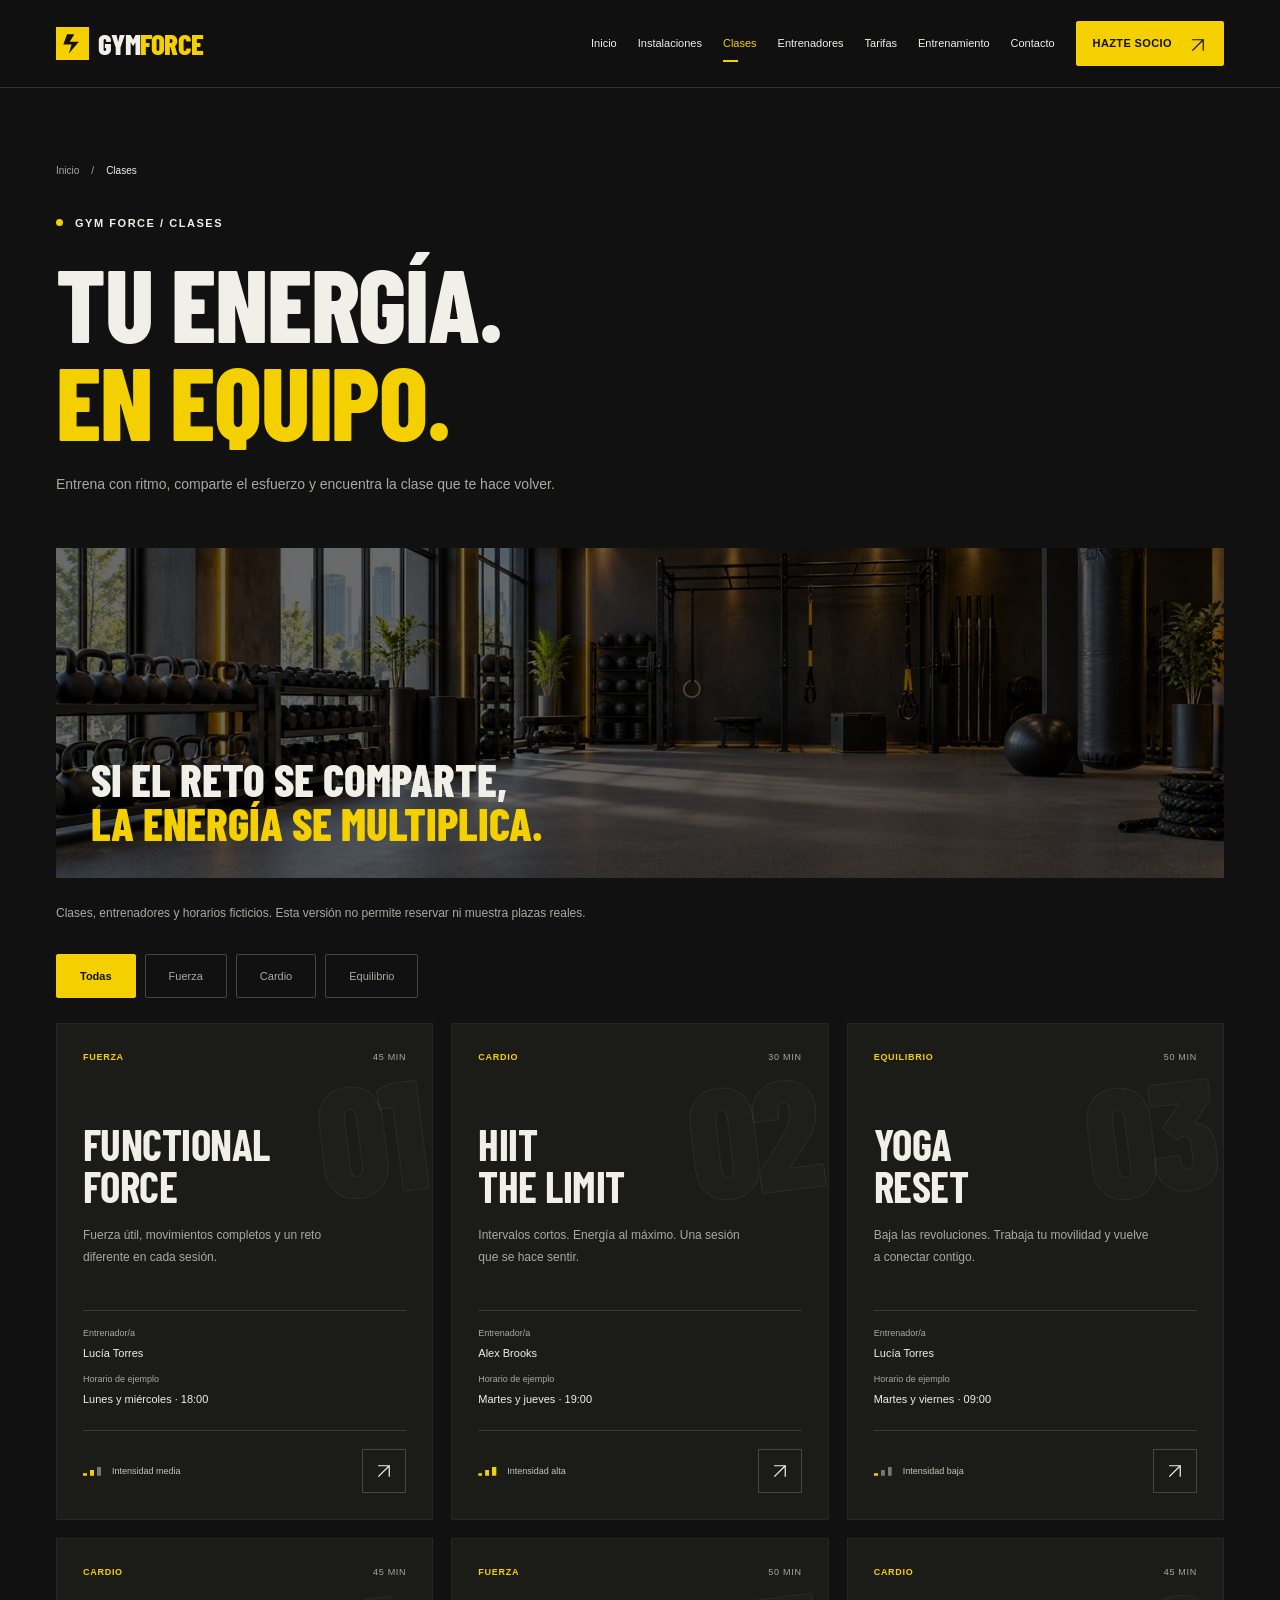
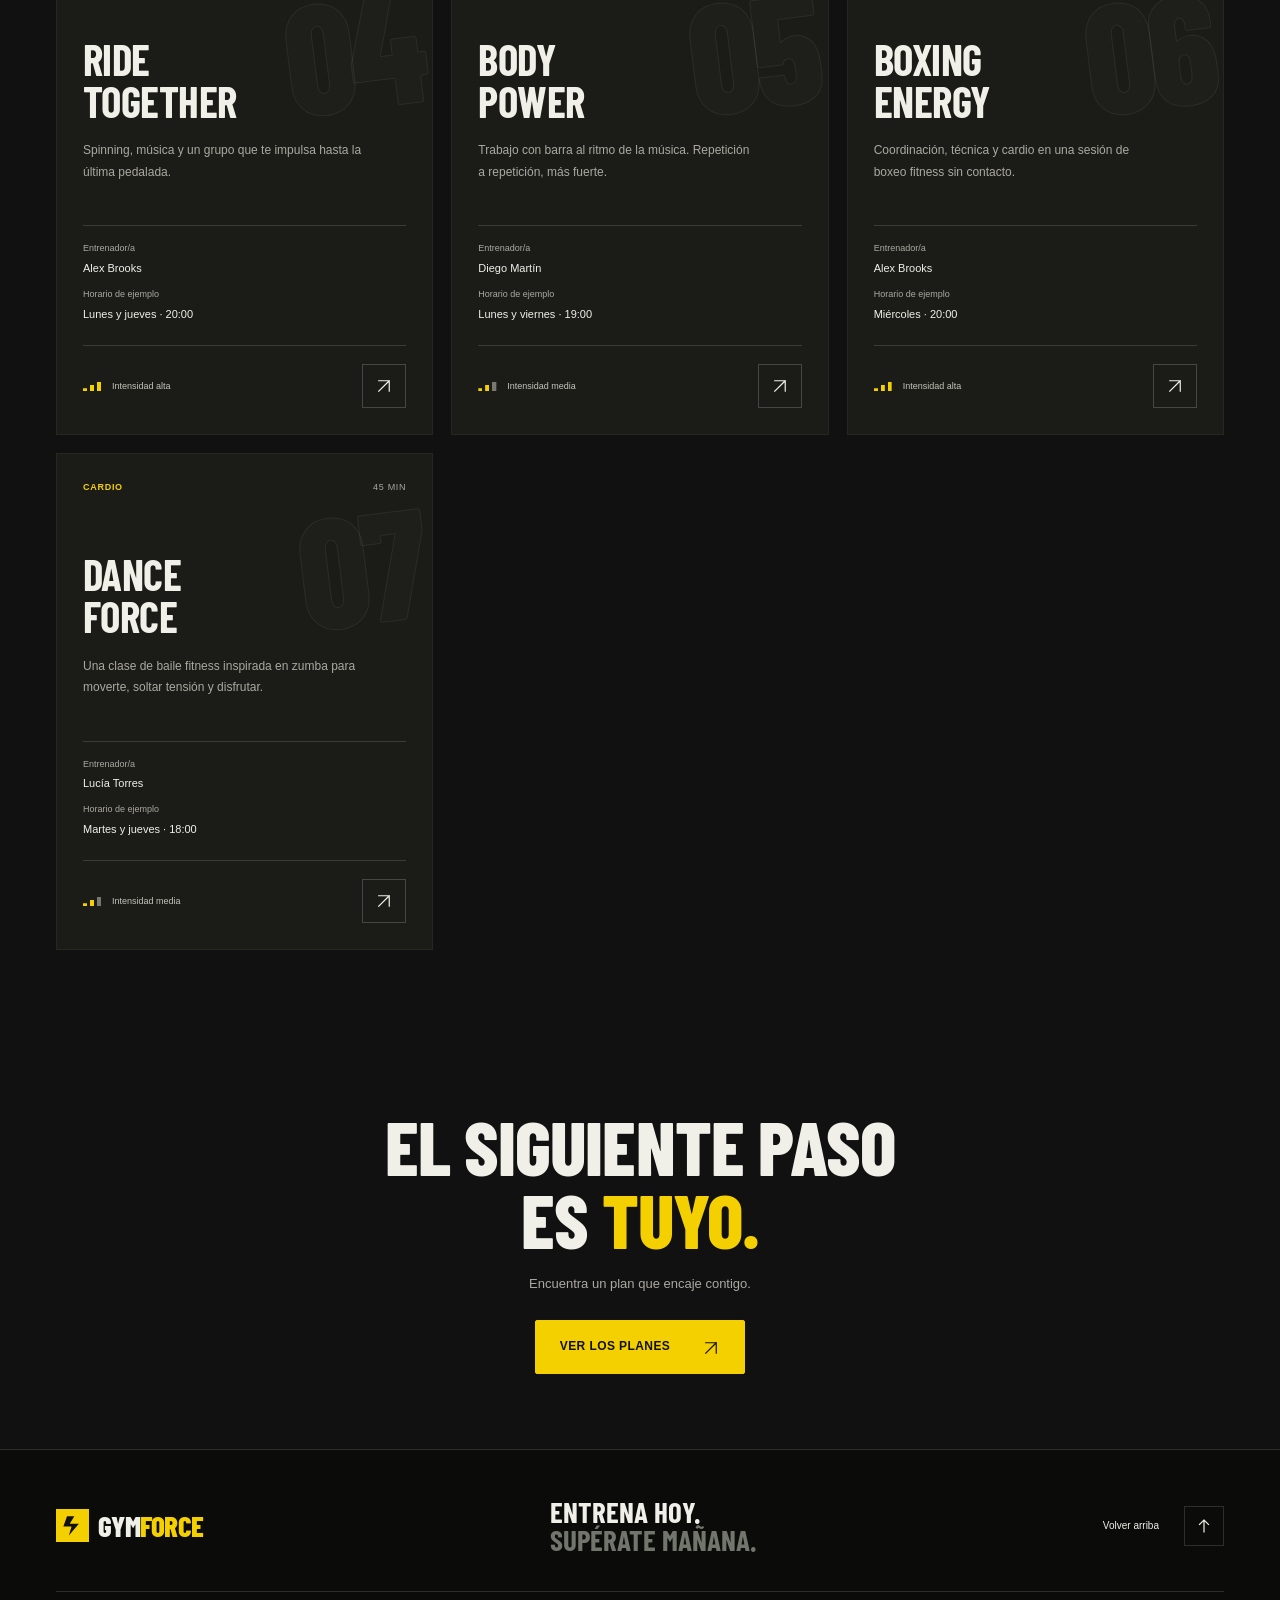
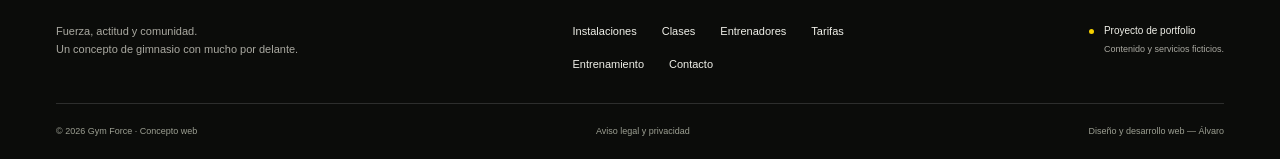
==== clases.html @ da8b7f5d "Moderniza la web pública de Gym Force para portfolio" ====
<!doctype html>
<html lang="es">
  <head>
    <meta charset="utf-8" />
    <meta name="viewport" content="width=device-width, initial-scale=1" />
    <meta
      name="description"
      content="Explora las clases de fuerza, cardio y equilibrio de Gym Force. Filtra por objetivo y consulta horarios de ejemplo y entrenadores ficticios."
    />
    <meta name="theme-color" content="#111111" />
    <title>Clases — GYM FORCE</title>
    <link rel="icon" href="img/favicon.svg" type="image/svg+xml" />
    <link
      rel="preload"
      href="fonts/barlow-condensed-800.woff2"
      as="font"
      type="font/woff2"
      crossorigin
    />
    <link rel="stylesheet" href="css/estilos.css" />
    <script src="js/main.js" defer></script>
  </head>
  <body>
    <a class="skip-link" href="#contenido">Saltar al contenido</a>
    <header class="site-header">
      <div class="container header-inner">
        <a class="brand" href="index.html" aria-label="Gym Force, inicio"
          ><svg class="brand-symbol" viewBox="0 0 36 36" aria-hidden="true">
            <path d="M12 8h8l-5 8h10L14 29l3-10H8z" /></svg
          ><span>GYM<span class="brand-accent">FORCE</span></span></a
        >
        <button
          class="menu-toggle"
          type="button"
          aria-controls="navegacion"
          aria-expanded="false"
        >
          <span class="menu-label">Menú</span
          ><span class="menu-icon" aria-hidden="true"></span>
        </button>
        <nav class="main-nav" id="navegacion" aria-label="Navegación principal">
          <a href="index.html">Inicio</a
          ><a href="instalaciones.html">Instalaciones</a
          ><a href="clases.html" aria-current="page">Clases</a
          ><a href="entrenadores.html">Entrenadores</a
          ><a href="tarifas.html">Tarifas</a
          ><a href="entrenamiento.html">Entrenamiento</a
          ><a href="contacto.html">Contacto</a
          ><a class="button button-small nav-cta" href="tarifas.html"
            >Hazte socio
            <span aria-hidden="true"
              ><svg class="icon" viewBox="0 0 24 24" aria-hidden="true">
                <path d="M5 19 19 5M5 5h14v14" /></svg></span
          ></a>
        </nav>
      </div>
    </header>
    <main id="contenido">
      <section class="page-intro">
        <div class="container">
          <nav class="breadcrumb" aria-label="Ruta de navegación">
            <a href="index.html">Inicio</a><span aria-hidden="true">/</span
            ><span aria-current="page">Clases</span>
          </nav>
          <p class="eyebrow">
            <span class="status-dot" aria-hidden="true"></span> GYM FORCE /
            Clases
          </p>
          <h1>TU ENERGÍA.<br /><span class="text-yellow">EN EQUIPO.</span></h1>
          <p class="intro-text">
            Entrena con ritmo, comparte el esfuerzo y encuentra la clase que te
            hace volver.
          </p>
        </div>
      </section>
      <section class="catalog-section" aria-label="Catálogo de clases">
        <div class="container">
          <div class="class-banner">
            <img
              src="img/studio.webp"
              alt="Concepto de la sala de entrenamiento colectivo de Gym Force"
              width="1400"
              height="605"
            />
            <p>
              SI EL RETO SE COMPARTE,<br /><span
                >LA ENERGÍA SE MULTIPLICA.</span
              >
            </p>
          </div>
          <p class="catalog-note">
            Clases, entrenadores y horarios ficticios. Esta versión no permite
            reservar ni muestra plazas reales.
          </p>
          <div
            class="filter-bar"
            role="group"
            aria-label="Filtrar clases por objetivo"
          >
            <button
              class="filter-button is-active"
              type="button"
              data-class-filter="all"
              aria-pressed="true"
            >
              Todas</button
            ><button
              class="filter-button"
              type="button"
              data-class-filter="strength"
              aria-pressed="false"
            >
              Fuerza</button
            ><button
              class="filter-button"
              type="button"
              data-class-filter="cardio"
              aria-pressed="false"
            >
              Cardio</button
            ><button
              class="filter-button"
              type="button"
              data-class-filter="balance"
              aria-pressed="false"
            >
              Equilibrio
            </button>
          </div>
          <p class="sr-only" id="class-status" role="status" aria-live="polite">
            7 clases disponibles.
          </p>
          <div class="class-grid">
            <article
              class="class-card class-card-detailed"
              data-class-category="strength"
            >
              <div class="class-card-top">
                <span class="class-category">FUERZA</span
                ><span class="class-duration">45 MIN</span>
              </div>
              <span class="class-art" aria-hidden="true">01</span>
              <h2>FUNCTIONAL<br />FORCE</h2>
              <p>
                Fuerza útil, movimientos completos y un reto diferente en cada
                sesión.
              </p>
              <dl class="class-schedule">
                <div>
                  <dt>Entrenador/a</dt>
                  <dd>Lucía Torres</dd>
                </div>
                <div>
                  <dt>Horario de ejemplo</dt>
                  <dd>Lunes y miércoles · 18:00</dd>
                </div>
              </dl>
              <div class="class-meta">
                <span
                  ><i class="intensity intensity-medium" aria-hidden="true"></i
                  >Intensidad media</span
                ><a
                  href="contacto.html?clase=Functional%20Force#contacto"
                  class="class-link"
                  aria-label="Consultar sobre Functional Force"
                  ><svg class="icon" viewBox="0 0 24 24" aria-hidden="true">
                    <path d="M5 19 19 5M5 5h14v14" /></svg
                ></a>
              </div>
            </article>
            <article
              class="class-card class-card-detailed"
              data-class-category="cardio"
            >
              <div class="class-card-top">
                <span class="class-category">CARDIO</span
                ><span class="class-duration">30 MIN</span>
              </div>
              <span class="class-art" aria-hidden="true">02</span>
              <h2>HIIT<br />THE LIMIT</h2>
              <p>
                Intervalos cortos. Energía al máximo. Una sesión que se hace
                sentir.
              </p>
              <dl class="class-schedule">
                <div>
                  <dt>Entrenador/a</dt>
                  <dd>Alex Brooks</dd>
                </div>
                <div>
                  <dt>Horario de ejemplo</dt>
                  <dd>Martes y jueves · 19:00</dd>
                </div>
              </dl>
              <div class="class-meta">
                <span
                  ><i class="intensity intensity-high" aria-hidden="true"></i
                  >Intensidad alta</span
                ><a
                  href="contacto.html?clase=HIIT%20The%20Limit#contacto"
                  class="class-link"
                  aria-label="Consultar sobre HIIT The Limit"
                  ><svg class="icon" viewBox="0 0 24 24" aria-hidden="true">
                    <path d="M5 19 19 5M5 5h14v14" /></svg
                ></a>
              </div>
            </article>
            <article
              class="class-card class-card-detailed"
              data-class-category="balance"
            >
              <div class="class-card-top">
                <span class="class-category">EQUILIBRIO</span
                ><span class="class-duration">50 MIN</span>
              </div>
              <span class="class-art" aria-hidden="true">03</span>
              <h2>YOGA<br />RESET</h2>
              <p>
                Baja las revoluciones. Trabaja tu movilidad y vuelve a conectar
                contigo.
              </p>
              <dl class="class-schedule">
                <div>
                  <dt>Entrenador/a</dt>
                  <dd>Lucía Torres</dd>
                </div>
                <div>
                  <dt>Horario de ejemplo</dt>
                  <dd>Martes y viernes · 09:00</dd>
                </div>
              </dl>
              <div class="class-meta">
                <span
                  ><i class="intensity intensity-low" aria-hidden="true"></i
                  >Intensidad baja</span
                ><a
                  href="contacto.html?clase=Yoga%20Reset#contacto"
                  class="class-link"
                  aria-label="Consultar sobre Yoga Reset"
                  ><svg class="icon" viewBox="0 0 24 24" aria-hidden="true">
                    <path d="M5 19 19 5M5 5h14v14" /></svg
                ></a>
              </div>
            </article>
            <article
              class="class-card class-card-detailed"
              data-class-category="cardio"
            >
              <div class="class-card-top">
                <span class="class-category">CARDIO</span
                ><span class="class-duration">45 MIN</span>
              </div>
              <span class="class-art" aria-hidden="true">04</span>
              <h2>RIDE<br />TOGETHER</h2>
              <p>
                Spinning, música y un grupo que te impulsa hasta la última
                pedalada.
              </p>
              <dl class="class-schedule">
                <div>
                  <dt>Entrenador/a</dt>
                  <dd>Alex Brooks</dd>
                </div>
                <div>
                  <dt>Horario de ejemplo</dt>
                  <dd>Lunes y jueves · 20:00</dd>
                </div>
              </dl>
              <div class="class-meta">
                <span
                  ><i class="intensity intensity-high" aria-hidden="true"></i
                  >Intensidad alta</span
                ><a
                  href="contacto.html?clase=Ride%20Together#contacto"
                  class="class-link"
                  aria-label="Consultar sobre Ride Together"
                  ><svg class="icon" viewBox="0 0 24 24" aria-hidden="true">
                    <path d="M5 19 19 5M5 5h14v14" /></svg
                ></a>
              </div>
            </article>
            <article
              class="class-card class-card-detailed"
              data-class-category="strength"
            >
              <div class="class-card-top">
                <span class="class-category">FUERZA</span
                ><span class="class-duration">50 MIN</span>
              </div>
              <span class="class-art" aria-hidden="true">05</span>
              <h2>BODY<br />POWER</h2>
              <p>
                Trabajo con barra al ritmo de la música. Repetición a
                repetición, más fuerte.
              </p>
              <dl class="class-schedule">
                <div>
                  <dt>Entrenador/a</dt>
                  <dd>Diego Martín</dd>
                </div>
                <div>
                  <dt>Horario de ejemplo</dt>
                  <dd>Lunes y viernes · 19:00</dd>
                </div>
              </dl>
              <div class="class-meta">
                <span
                  ><i class="intensity intensity-medium" aria-hidden="true"></i
                  >Intensidad media</span
                ><a
                  href="contacto.html?clase=Body%20Power#contacto"
                  class="class-link"
                  aria-label="Consultar sobre Body Power"
                  ><svg class="icon" viewBox="0 0 24 24" aria-hidden="true">
                    <path d="M5 19 19 5M5 5h14v14" /></svg
                ></a>
              </div>
            </article>
            <article
              class="class-card class-card-detailed"
              data-class-category="cardio"
            >
              <div class="class-card-top">
                <span class="class-category">CARDIO</span
                ><span class="class-duration">45 MIN</span>
              </div>
              <span class="class-art" aria-hidden="true">06</span>
              <h2>BOXING<br />ENERGY</h2>
              <p>
                Coordinación, técnica y cardio en una sesión de boxeo fitness
                sin contacto.
              </p>
              <dl class="class-schedule">
                <div>
                  <dt>Entrenador/a</dt>
                  <dd>Alex Brooks</dd>
                </div>
                <div>
                  <dt>Horario de ejemplo</dt>
                  <dd>Miércoles · 20:00</dd>
                </div>
              </dl>
              <div class="class-meta">
                <span
                  ><i class="intensity intensity-high" aria-hidden="true"></i
                  >Intensidad alta</span
                ><a
                  href="contacto.html?clase=Boxing%20Energy#contacto"
                  class="class-link"
                  aria-label="Consultar sobre Boxing Energy"
                  ><svg class="icon" viewBox="0 0 24 24" aria-hidden="true">
                    <path d="M5 19 19 5M5 5h14v14" /></svg
                ></a>
              </div>
            </article>
            <article
              class="class-card class-card-detailed"
              data-class-category="cardio"
            >
              <div class="class-card-top">
                <span class="class-category">CARDIO</span
                ><span class="class-duration">45 MIN</span>
              </div>
              <span class="class-art" aria-hidden="true">07</span>
              <h2>DANCE<br />FORCE</h2>
              <p>
                Una clase de baile fitness inspirada en zumba para moverte,
                soltar tensión y disfrutar.
              </p>
              <dl class="class-schedule">
                <div>
                  <dt>Entrenador/a</dt>
                  <dd>Lucía Torres</dd>
                </div>
                <div>
                  <dt>Horario de ejemplo</dt>
                  <dd>Martes y jueves · 18:00</dd>
                </div>
              </dl>
              <div class="class-meta">
                <span
                  ><i class="intensity intensity-medium" aria-hidden="true"></i
                  >Intensidad media</span
                ><a
                  href="contacto.html?clase=Dance%20Force#contacto"
                  class="class-link"
                  aria-label="Consultar sobre Dance Force"
                  ><svg class="icon" viewBox="0 0 24 24" aria-hidden="true">
                    <path d="M5 19 19 5M5 5h14v14" /></svg
                ></a>
              </div>
            </article>
          </div>
        </div>
      </section>
      <section class="container page-cta">
        <h2>
          EL SIGUIENTE PASO<br />ES <span class="text-yellow">TUYO.</span>
        </h2>
        <p>Encuentra un plan que encaje contigo.</p>
        <a class="button" href="tarifas.html"
          >Ver los planes
          <span aria-hidden="true"
            ><svg class="icon" viewBox="0 0 24 24" aria-hidden="true">
              <path d="M5 19 19 5M5 5h14v14" /></svg></span
        ></a>
      </section>
    </main>
    <footer class="site-footer" id="pie">
      <div class="container">
        <div class="footer-top">
          <a class="brand" href="index.html" aria-label="Gym Force, inicio"
            ><svg class="brand-symbol" viewBox="0 0 36 36" aria-hidden="true">
              <path d="M12 8h8l-5 8h10L14 29l3-10H8z" /></svg
            ><span>GYM<span class="brand-accent">FORCE</span></span></a
          >
          <p>ENTRENA HOY.<br /><span>SUPÉRATE MAÑANA.</span></p>
          <a class="back-top" href="#contenido"
            >Volver arriba
            <span aria-hidden="true"
              ><svg class="icon" viewBox="0 0 24 24" aria-hidden="true">
                <path d="M12 20V4m-6 6 6-6 6 6" /></svg></span
          ></a>
        </div>
        <div class="footer-middle">
          <p>
            Fuerza, actitud y comunidad.<br />Un concepto de gimnasio con mucho
            por delante.
          </p>
          <nav aria-label="Navegación del pie">
            <a href="instalaciones.html">Instalaciones</a
            ><a href="clases.html">Clases</a
            ><a href="entrenadores.html">Entrenadores</a
            ><a href="tarifas.html">Tarifas</a
            ><a href="entrenamiento.html">Entrenamiento</a
            ><a href="contacto.html">Contacto</a>
          </nav>
          <div class="footer-disclaimer">
            <span class="status-dot" aria-hidden="true"></span>
            <p>
              Proyecto de portfolio<br /><span
                >Contenido y servicios ficticios.</span
              >
            </p>
          </div>
        </div>
        <div class="footer-bottom">
          <span>© <span data-year>2026</span> Gym Force · Concepto web</span
          ><a href="legal.html">Aviso legal y privacidad</a
          ><span>Diseño y desarrollo web — Álvaro</span>
        </div>
      </div>
    </footer>
  </body>
</html>
---- css/estilos.css ----
/* GYM FORCE — shared visual system, without frameworks or external requests. */
@font-face {
  font-family: Barlow Condensed;
  src: url("../fonts/barlow-condensed-700.woff2") format("woff2");
  font-weight: 700;
  font-style: normal;
  font-display: swap;
}
@font-face {
  font-family: Barlow Condensed;
  src: url("../fonts/barlow-condensed-800.woff2") format("woff2");
  font-weight: 800;
  font-style: normal;
  font-display: swap;
}
:root {
  --yellow: #f5d000;
  --black: #111111;
  --paper: #f0f0e9;
  --muted: #aaa9a1;
  --line: #ffffff24;
  --display: "Barlow Condensed", "Arial Narrow", sans-serif;
  --body: Arial, Helvetica, sans-serif;
  --container: 1280px;
}
*,
*::before,
*::after {
  box-sizing: border-box;
}
html {
  scroll-behavior: smooth;
  scroll-padding-top: 110px;
}
body {
  margin: 0;
  background: var(--black);
  color: var(--paper);
  font-family: var(--body);
  font-size: 15px;
  line-height: 1.65;
  -webkit-font-smoothing: antialiased;
}
body.menu-open {
  overflow: hidden;
}
button,
input,
textarea,
select {
  font: inherit;
}
button,
a,
input,
textarea,
select {
  -webkit-tap-highlight-color: transparent;
}
button,
a {
  touch-action: manipulation;
}
button {
  cursor: pointer;
}
a {
  color: inherit;
  text-decoration: none;
}
img {
  display: block;
  max-width: 100%;
  height: auto;
}
svg {
  display: block;
}
h1,
h2,
h3,
p {
  margin: 0;
}
h1,
h2 {
  font-family: var(--display);
  font-weight: 800;
  line-height: 0.96;
  letter-spacing: -0.012em;
}
h2 {
  font-size: clamp(48px, 5.4vw, 78px);
}
h3 {
  line-height: 1.15;
}
p + p {
  margin-top: 16px;
}
::selection {
  background: var(--yellow);
  color: var(--black);
}
:focus-visible {
  outline: 3px solid var(--yellow);
  outline-offset: 5px;
}
[hidden] {
  display: none !important;
}
.container {
  width: min(var(--container), calc(100% - 112px));
  margin-inline: auto;
}
.section {
  padding-block: 110px;
}
.eyebrow {
  font-size: 11px;
  line-height: 1.5;
  font-weight: 700;
  letter-spacing: 0.14em;
  text-transform: uppercase;
  display: flex;
  gap: 12px;
  align-items: center;
}
.section-eyebrow {
  margin-bottom: 25px;
  color: var(--yellow);
}
.section-number {
  font-family: var(--display);
  font-size: 17px;
  border: 1px solid #f5d00050;
  line-height: 1;
  padding: 4px 6px;
  letter-spacing: 0;
}
.text-muted {
  color: #777971;
}
.text-yellow {
  color: var(--yellow);
}
.status-dot {
  width: 7px;
  height: 7px;
  background: var(--yellow);
  display: inline-block;
  border-radius: 50%;
  flex-shrink: 0;
}
.button {
  display: inline-flex;
  align-items: center;
  justify-content: space-between;
  gap: 32px;
  min-height: 54px;
  padding: 15px 24px;
  background: var(--yellow);
  color: var(--black);
  font-size: 12px;
  line-height: 1.4;
  letter-spacing: 0.035em;
  text-transform: uppercase;
  font-weight: 700;
  border: 1px solid var(--yellow);
  border-radius: 2px;
  transition:
    background 0.2s,
    color 0.2s,
    transform 0.2s;
}
.button span {
  font-size: 20px;
  line-height: 1;
  font-weight: 400;
}
.button:hover {
  background: #ffdf20;
  transform: translateY(-2px);
}
.button:disabled {
  opacity: 0.5;
  cursor: not-allowed;
  transform: none;
}
.button-outline {
  background: #11111130;
  border-color: #ffffff66;
  color: var(--paper);
  backdrop-filter: blur(5px);
}
.button-outline:hover {
  background: var(--paper);
  color: var(--black);
}
.button-small {
  min-height: 43px;
  padding: 11px 18px;
  font-size: 11px;
  gap: 22px;
}
.button-dark {
  background: var(--black);
  border-color: var(--black);
  color: var(--paper);
}
.button-dark:hover {
  background: #292a24;
  border-color: #292a24;
  color: var(--paper);
}
.text-link {
  display: inline-flex;
  gap: 40px;
  align-items: center;
  text-transform: uppercase;
  font-size: 11px;
  font-weight: 700;
  letter-spacing: 0.05em;
  border-bottom: 1px solid #ffffff70;
  padding-block: 12px;
}
.text-link span {
  font-size: 23px;
  color: var(--yellow);
}
.text-link:hover {
  color: var(--yellow);
}
.context-note {
  font-size: 11px;
  color: var(--muted);
  line-height: 1.7;
}
.sr-only {
  position: absolute;
  width: 1px;
  height: 1px;
  padding: 0;
  margin: -1px;
  overflow: hidden;
  clip: rect(0, 0, 0, 0);
  white-space: nowrap;
  border: 0;
}
.skip-link {
  position: fixed;
  z-index: 100;
  top: 10px;
  left: 20px;
  transform: translateY(-200%);
  padding: 12px 20px;
  background: var(--yellow);
  color: var(--black);
  font-weight: 700;
}
.skip-link:focus {
  transform: translateY(0);
}

/* Header and mobile disclosure. Navigation stays usable without JavaScript. */
.site-header {
  position: sticky;
  top: 0;
  z-index: 50;
  background: #111111f5;
  border-bottom: 1px solid var(--line);
  backdrop-filter: blur(16px);
}
.header-inner {
  min-height: 87px;
  display: flex;
  align-items: center;
  justify-content: space-between;
  gap: 36px;
}
.brand {
  display: inline-flex;
  align-items: center;
  gap: 9px;
  font-family: var(--display);
  font-size: 29px;
  font-weight: 800;
  letter-spacing: -0.025em;
  white-space: nowrap;
  line-height: 1;
}
.brand-symbol {
  width: 33px;
  height: 33px;
  background: var(--yellow);
  fill: var(--black);
  flex-shrink: 0;
}
.brand-accent {
  color: var(--yellow);
}
.main-nav {
  display: flex;
  align-items: center;
  gap: 29px;
  font-size: 12px;
  font-weight: 500;
}
.main-nav > a:not(.button) {
  position: relative;
  padding-block: 13px;
  transition: color 0.2s;
}
.main-nav > a:not(.button):hover,
.main-nav > a[aria-current="page"] {
  color: var(--yellow);
}
.main-nav > a[aria-current="page"]::after {
  content: "";
  position: absolute;
  left: 0;
  bottom: 4px;
  width: 15px;
  height: 2px;
  background: var(--yellow);
}
.menu-toggle {
  display: none;
}

/* Hero: photograph, strong typography and two clear actions. */
.hero {
  position: relative;
  min-height: 770px;
  min-height: min(800px, calc(100svh - 87px));
  isolation: isolate;
  overflow: hidden;
  display: flex;
  align-items: center;
}
.hero-picture,
.hero-shade {
  position: absolute;
  inset: 0;
  z-index: -2;
}
.hero-picture img {
  width: 100%;
  height: 100%;
  object-fit: cover;
  object-position: 65% 50%;
}
.hero-shade {
  z-index: -1;
  background:
    linear-gradient(
      90deg,
      #111111ef 0%,
      #111111ba 29%,
      #11111120 66%,
      #11111115 100%
    ),
    linear-gradient(
      0deg,
      #111111e6 0%,
      transparent 24%,
      transparent 80%,
      #11111140 100%
    );
}
.hero-content {
  padding-top: 45px;
  padding-bottom: 125px;
}
.hero .eyebrow {
  color: var(--paper);
  margin-bottom: 22px;
  font-size: 10px;
}
.hero h1 {
  font-size: clamp(84px, 9.85vw, 150px);
  line-height: 0.88;
  letter-spacing: -0.015em;
  max-width: 800px;
}
.hero h1 span {
  color: var(--yellow);
}
.hero-description {
  color: #d4d3cd;
  font-size: 15px;
  line-height: 1.75;
  margin-top: 28px;
  max-width: 430px;
}
.hero-actions {
  display: flex;
  gap: 12px;
  margin-top: 29px;
  flex-wrap: wrap;
}
.hero-footnote {
  display: flex;
  align-items: center;
  gap: 13px;
  font-size: 10px;
  line-height: 1.65;
  margin-top: 35px;
  color: #d4d3cd;
}
.hero-footnote strong {
  font-weight: 400;
  color: #a6a69e;
}
.tiny-cross {
  font-size: 30px;
  color: var(--yellow);
  line-height: 1;
}
.hero-side-label {
  position: absolute;
  right: 26px;
  top: 40%;
  font-size: 9px;
  font-weight: 700;
  letter-spacing: 0.2em;
  writing-mode: vertical-rl;
  color: #ffffffa6;
}
.hero-bottom {
  position: absolute;
  bottom: 25px;
  left: 0;
  right: 0;
  display: flex;
  justify-content: space-between;
  align-items: center;
  gap: 20px;
  border-top: 1px solid #ffffff38;
  padding-top: 18px;
  font-size: 9px;
  letter-spacing: 0.1em;
  font-weight: 700;
}
.hero-bottom a {
  display: flex;
  gap: 20px;
  align-items: center;
  letter-spacing: 0.02em;
}
.hero-bottom a:hover {
  color: var(--yellow);
}
.hero-bottom a span {
  font-size: 16px;
}
.demo-label {
  color: #b0b0a8;
  font-weight: 400;
  letter-spacing: 0.02em;
}
.manifesto-strip {
  background: var(--yellow);
  color: var(--black);
  overflow: hidden;
  padding-block: 15px;
}
.manifesto-strip > div {
  font: 700 27px/1 var(--display);
  display: flex;
  align-items: center;
  justify-content: space-around;
  gap: 35px;
  white-space: nowrap;
  min-width: 960px;
  letter-spacing: 0.015em;
}
.manifesto-strip span {
  font-family: Arial, sans-serif;
  font-size: 23px;
}

/* Introduction and facilities. */
.intro-grid {
  display: grid;
  grid-template-columns: 1fr 1fr;
  gap: 100px;
  align-items: center;
}
.intro-copy {
  max-width: 460px;
  padding-top: 20px;
  color: var(--muted);
  font-size: 14px;
}
.intro-copy .lead {
  color: var(--paper);
  font-size: 21px;
  line-height: 1.4;
  font-weight: 600;
  margin-bottom: 21px;
  letter-spacing: -0.025em;
}
.intro-copy .text-link {
  color: var(--paper);
  margin-top: 13px;
}
.intro-copy .context-note {
  margin-top: 22px;
  color: #92938c;
  font-size: 10px;
}
.values-row {
  display: grid;
  grid-template-columns: repeat(3, 1fr);
  border-top: 1px solid var(--line);
  margin-top: 65px;
  padding-top: 32px;
  gap: 25px;
}
.values-row > div {
  display: flex;
  align-items: center;
  gap: 20px;
}
.values-row strong {
  font-family: var(--display);
  font-size: 43px;
  font-weight: 700;
  line-height: 1;
}
.values-row strong span {
  color: var(--yellow);
  font-size: 36px;
  margin-left: 3px;
}
.values-row p {
  font-size: 12px;
  font-weight: 600;
  line-height: 1.6;
}
.values-row small {
  display: block;
  font-size: 10px;
  color: var(--muted);
  font-weight: 400;
}
.spaces-section {
  background: #191a17;
}
.section-heading {
  display: flex;
  justify-content: space-between;
  align-items: flex-end;
  gap: 40px;
  margin-bottom: 44px;
}
.section-heading > p {
  font-size: 13px;
  color: var(--muted);
  line-height: 1.8;
  max-width: 280px;
  padding-bottom: 5px;
}
.spaces-layout {
  display: grid;
  grid-template-columns: 1.05fr 1fr;
  gap: 65px;
  align-items: stretch;
}
.space-photo {
  position: relative;
  min-height: 450px;
  overflow: hidden;
  background: #22251e;
}
.space-photo::after {
  content: "";
  position: absolute;
  inset: 0;
  background: linear-gradient(0deg, #111111b0, transparent 50%);
  pointer-events: none;
}
.space-photo img {
  width: 100%;
  height: 100%;
  object-fit: cover;
  object-position: 75% 50%;
  filter: saturate(0.45);
  transition: transform 0.6s;
}
.space-photo:hover img {
  transform: scale(1.025);
}
.image-caption {
  position: absolute;
  z-index: 1;
  bottom: 26px;
  left: 27px;
  right: 27px;
  display: flex;
  align-items: center;
  justify-content: space-between;
  font-size: 10px;
  font-weight: 700;
  letter-spacing: 0.08em;
}
.image-caption > span + span {
  background: var(--yellow);
  color: var(--black);
  width: 34px;
  height: 34px;
  font-size: 21px;
  display: grid;
  place-items: center;
}
.image-tag {
  position: absolute;
  top: 20px;
  left: 20px;
  font-size: 9px;
  letter-spacing: 0.03em;
  padding: 4px 9px;
  border: 1px solid #ffffff55;
  background: #11111199;
}
.space-list article {
  display: flex;
  align-items: baseline;
  gap: 22px;
  padding-block: 26px;
  border-bottom: 1px solid var(--line);
}
.space-list article:first-child {
  padding-top: 10px;
}
.space-index {
  font: 700 18px/1 var(--display);
  color: var(--yellow);
}
.space-list h3 {
  font-size: 19px;
  font-weight: 500;
  letter-spacing: -0.025em;
  margin-bottom: 10px;
}
.space-list p {
  font-size: 12px;
  line-height: 1.8;
  color: var(--muted);
  max-width: 310px;
}
.space-mark {
  margin-left: auto;
  color: var(--yellow);
  font-size: 20px;
}

/* Class filters: all classes stay visible without JavaScript. */
.filter-bar {
  display: flex;
  gap: 9px;
  flex-wrap: wrap;
  margin-bottom: 25px;
}
.filter-button {
  border: 1px solid #ffffff38;
  background: transparent;
  color: var(--muted);
  padding: 9px 23px;
  min-height: 44px;
  font-size: 11px;
  border-radius: 2px;
  transition:
    color 0.2s,
    background 0.2s;
}
.filter-button:hover {
  color: var(--paper);
  border-color: #ffffff70;
}
.filter-button.is-active {
  color: var(--black);
  background: var(--yellow);
  border-color: var(--yellow);
  font-weight: 700;
}
.class-grid {
  display: grid;
  grid-template-columns: repeat(3, 1fr);
  gap: 18px;
}
.class-card {
  position: relative;
  overflow: hidden;
  background: #1b1c18;
  border: 1px solid #ffffff0c;
  padding: 26px;
  transition:
    border-color 0.25s,
    background 0.25s;
  isolation: isolate;
}
.class-card:hover {
  border-color: #f5d00070;
  background: #20221b;
}
.class-card-top {
  display: flex;
  justify-content: space-between;
  gap: 10px;
  font-size: 9px;
  letter-spacing: 0.08em;
  margin-bottom: 58px;
}
.class-category {
  color: var(--yellow);
  font-weight: 700;
}
.class-duration {
  color: var(--muted);
}
.class-art {
  position: absolute;
  right: 14px;
  top: 40px;
  font: 800 155px/0.9 var(--display);
  letter-spacing: -0.05em;
  color: #ffffff04;
  -webkit-text-stroke: 1px #ffffff12;
  z-index: -1;
  transform: rotate(-7deg);
}
.class-card h3 {
  font: 700 43px/0.98 var(--display);
  letter-spacing: 0.005em;
}
.class-card > p {
  font-size: 12px;
  color: var(--muted);
  line-height: 1.8;
  margin-top: 18px;
  min-height: 65px;
  max-width: 280px;
}
.class-meta {
  border-top: 1px solid var(--line);
  padding-top: 18px;
  margin-top: 22px;
  display: flex;
  align-items: center;
  justify-content: space-between;
}
.class-meta > span {
  display: flex;
  align-items: center;
  gap: 9px;
  font-size: 9px;
  color: #c4c4ba;
}
.intensity {
  height: 9px;
  width: 20px;
  display: inline-block;
  background: linear-gradient(
    90deg,
    var(--yellow) 0 22%,
    transparent 22% 34%,
    var(--yellow) 34% 56%,
    transparent 56% 68%,
    var(--yellow) 68% 90%
  );
  clip-path: polygon(
    0 70%,
    22% 70%,
    22% 100%,
    34% 100%,
    34% 35%,
    56% 35%,
    56% 100%,
    68% 100%,
    68% 0,
    90% 0,
    90% 100%,
    0 100%
  );
}
.intensity-low {
  background: linear-gradient(
    90deg,
    var(--yellow) 0 22%,
    transparent 22% 34%,
    #777971 34% 56%,
    transparent 56% 68%,
    #777971 68% 90%
  );
}
.intensity-medium {
  background: linear-gradient(
    90deg,
    var(--yellow) 0 22%,
    transparent 22% 34%,
    var(--yellow) 34% 56%,
    transparent 56% 68%,
    #777971 68% 90%
  );
}
.class-link {
  font-size: 21px;
  display: grid;
  place-items: center;
  border: 1px solid #ffffff30;
  width: 44px;
  height: 44px;
  transition:
    background 0.2s,
    color 0.2s;
}
.class-link:hover {
  background: var(--yellow);
  color: var(--black);
}
.classes-section .context-note {
  margin-top: 22px;
  font-size: 10px;
}

/* Membership teaser, contact and shared footer. */
.plans-teaser {
  background: var(--yellow);
  color: var(--black);
  padding-block: 75px;
  overflow: hidden;
}
.plans-teaser-grid {
  display: grid;
  grid-template-columns: 1fr 1fr;
  align-items: center;
  gap: 80px;
}
.plans-teaser h2 {
  font-size: clamp(88px, 11vw, 154px);
  margin-top: 22px;
  line-height: 0.87;
}
.teaser-offer {
  padding-left: 60px;
  border-left: 1px solid #11111140;
}
.teaser-offer > p:first-child {
  font-size: 12px;
}
.teaser-price {
  font: 800 78px/1 var(--display);
  letter-spacing: -0.025em;
  margin-top: 9px;
}
.teaser-price span {
  font: 400 15px/1.4 var(--body);
  margin-left: 8px;
  letter-spacing: 0;
}
.teaser-offer > p:not(.teaser-price) {
  font-size: 12px;
  line-height: 1.8;
}
.teaser-offer > .button {
  margin-top: 24px;
}
.teaser-note {
  display: block;
  font-size: 9px;
  margin-top: 13px;
  color: #424016;
}
.contact-grid {
  display: grid;
  grid-template-columns: 1fr 1fr;
  gap: 100px;
}
.contact-grid > div > p:not(.eyebrow) {
  font-size: 13px;
  color: var(--muted);
  max-width: 360px;
  margin-top: 26px;
}
.contact-demo {
  display: flex;
  gap: 16px;
  padding-top: 25px;
  border-top: 1px solid var(--line);
  margin-top: 35px;
  max-width: 380px;
}
.contact-demo > span {
  color: var(--yellow);
  font-size: 23px;
  line-height: 1;
}
.contact-demo strong {
  font-size: 11px;
  font-weight: 600;
}
.contact-demo p {
  font-size: 10px;
  color: var(--muted);
  line-height: 1.8;
  margin-top: 8px;
}
.contact-form {
  padding: 35px;
  background: #1a1b17;
  align-self: start;
  border: 1px solid #ffffff0c;
}
.contact-form h3 {
  font-size: 20px;
  line-height: 1.4;
  font-weight: 500;
  letter-spacing: -0.02em;
}
.form-notice {
  font-size: 10px;
  color: var(--muted);
  line-height: 1.8;
  margin-top: 12px;
  margin-bottom: 26px;
}
.form-row {
  display: grid;
  grid-template-columns: 1fr 1fr;
  gap: 17px;
}
.field {
  margin-bottom: 21px;
  min-width: 0;
}
.field label {
  display: block;
  font-size: 11px;
  font-weight: 500;
  margin-bottom: 8px;
}
.field label > span:not(.optional) {
  color: var(--yellow);
}
.optional {
  color: var(--muted);
  font-size: 10px;
}
.field input,
.field select,
.field textarea {
  width: 100%;
  max-width: 100%;
  border: 1px solid #ffffff29;
  border-radius: 2px;
  background: #11120e;
  color: var(--paper);
  padding: 12px;
  font-size: 12px;
  min-height: 46px;
  transition: border-color 0.2s;
  color-scheme: dark;
}
.field select {
  cursor: pointer;
}
.field textarea {
  resize: vertical;
  min-height: 95px;
}
.field input::placeholder,
.field textarea::placeholder {
  color: #a1a299;
  opacity: 1;
}
.field input:hover,
.field textarea:hover,
.field select:hover {
  border-color: #ffffff66;
}
.field input:focus,
.field textarea:focus,
.field select:focus {
  border-color: var(--yellow);
}
.form-submit {
  width: 100%;
}
.form-feedback:not(:empty) {
  font-size: 12px;
  color: var(--yellow);
  border-left: 2px solid var(--yellow);
  padding-left: 12px;
  margin-top: 18px;
}
.site-footer {
  background: #0b0c0a;
  border-top: 1px solid var(--line);
  padding-top: 48px;
}
.footer-top {
  display: flex;
  justify-content: space-between;
  align-items: center;
  gap: 35px;
  padding-bottom: 37px;
  border-bottom: 1px solid var(--line);
}
.footer-top > p {
  font: 700 29px/0.97 var(--display);
}
.footer-top > p > span {
  color: #72756b;
}
.back-top {
  font-size: 10px;
  display: flex;
  align-items: center;
  gap: 25px;
}
.back-top span {
  display: grid;
  place-items: center;
  width: 40px;
  height: 40px;
  border: 1px solid var(--line);
  font-size: 18px;
}
.back-top:hover {
  color: var(--yellow);
}
.footer-middle {
  display: grid;
  grid-template-columns: 1fr 1fr auto;
  gap: 35px;
  padding-block: 30px;
}
.footer-middle > p {
  font-size: 11px;
  color: var(--muted);
}
.footer-middle nav {
  display: flex;
  flex-wrap: wrap;
  align-content: start;
  gap: 15px 25px;
  font-size: 11px;
  max-width: 300px;
}
.footer-middle nav a:hover {
  color: var(--yellow);
}
.footer-disclaimer {
  display: flex;
  gap: 10px;
  align-items: baseline;
}
.footer-disclaimer p {
  font-size: 10px;
  line-height: 1.8;
}
.footer-disclaimer p span {
  color: var(--muted);
  font-size: 9px;
}
.footer-disclaimer .status-dot {
  width: 5px;
  height: 5px;
}
.footer-bottom {
  display: flex;
  justify-content: space-between;
  gap: 25px;
  padding-block: 20px;
  border-top: 1px solid var(--line);
  font-size: 9px;
  color: #9c9f92;
}
.footer-bottom a:hover {
  color: var(--yellow);
}

/* Tariffs and legal pages. */
.page-intro {
  padding-block: 75px 52px;
}
.page-intro h1 {
  font-size: clamp(70px, 8vw, 110px);
  margin-top: 22px;
}
.page-intro .intro-text {
  max-width: 520px;
  color: var(--muted);
  font-size: 14px;
  margin-top: 23px;
}
.breadcrumb {
  font-size: 10px;
  color: var(--muted);
  display: flex;
  gap: 12px;
  align-items: center;
  margin-bottom: 35px;
}
.breadcrumb a:hover {
  color: var(--yellow);
}
.breadcrumb > span:last-child {
  color: var(--paper);
}
.pricing-section {
  padding-block: 0 90px;
}
.pricing-grid {
  display: grid;
  grid-template-columns: repeat(3, 1fr);
  gap: 20px;
  align-items: stretch;
}
.pricing-card {
  border: 1px solid #ffffff30;
  background: #191a17;
  padding: 30px;
  display: flex;
  flex-direction: column;
  position: relative;
}
.pricing-card.featured {
  border-color: var(--yellow);
  background: #222316;
}
.plan-badge {
  align-self: flex-start;
  background: var(--yellow);
  color: var(--black);
  font-size: 9px;
  font-weight: 700;
  letter-spacing: 0.08em;
  padding: 5px 10px;
  margin-bottom: 26px;
}
.pricing-card:not(.featured)::before {
  content: "";
  display: block;
  height: 25px;
  margin-bottom: 26px;
}
.plan-index {
  position: absolute;
  top: 30px;
  right: 30px;
  font: 700 19px/1 var(--display);
  color: #a2a58d;
}
.pricing-card h2 {
  font-size: 41px;
  letter-spacing: 0;
}
.plan-description {
  font-size: 12px;
  color: var(--muted);
  margin-top: 10px;
}
.plan-price {
  font: 800 66px/1 var(--display);
  margin-top: 26px;
  letter-spacing: -0.025em;
  white-space: nowrap;
}
.plan-price > span {
  font: 400 21px/1 var(--body);
  margin-left: 3px;
}
.plan-term {
  font-size: 11px;
  color: var(--muted);
  margin-top: 6px;
}
.plan-equivalent {
  font-size: 10px;
  color: var(--yellow);
  min-height: 17px;
  margin-top: 13px;
}
.plan-features {
  list-style: none;
  margin: 25px 0 28px;
  padding: 21px 0 0;
  border-top: 1px solid var(--line);
  font-size: 11px;
}
.plan-features li {
  padding-block: 6px;
  display: flex;
  gap: 10px;
  align-items: baseline;
}
.plan-features li::before {
  content: "";
  width: 10px;
  height: 6px;
  border-left: 1.5px solid var(--yellow);
  border-bottom: 1.5px solid var(--yellow);
  transform: rotate(-45deg);
  flex-shrink: 0;
  position: relative;
  top: -2px;
}
.pricing-card > .button {
  margin-top: auto;
  gap: 15px;
}
.pricing-notes {
  display: flex;
  gap: 20px;
  justify-content: space-between;
  margin-top: 25px;
  color: var(--muted);
  font-size: 10px;
}
.faq-section {
  background: #191a17;
}
.faq-grid {
  display: grid;
  grid-template-columns: 0.8fr 1.2fr;
  gap: 90px;
}
.faq-list details {
  border-bottom: 1px solid var(--line);
  padding-block: 23px;
}
.faq-list details:first-child {
  border-top: 1px solid var(--line);
}
.faq-list summary {
  list-style: none;
  cursor: pointer;
  display: flex;
  justify-content: space-between;
  gap: 20px;
  align-items: center;
  font-size: 14px;
  line-height: 1.5;
}
.faq-list summary::-webkit-details-marker {
  display: none;
}
.faq-list summary::after {
  content: "+";
  color: var(--yellow);
  font-size: 25px;
  line-height: 1;
  flex-shrink: 0;
}
.faq-list details[open] summary::after {
  content: "−";
}
.faq-list details p {
  font-size: 12px;
  color: var(--muted);
  margin-top: 15px;
  max-width: 490px;
  line-height: 1.9;
}
.faq-list a {
  text-decoration: underline;
  text-underline-offset: 3px;
  color: var(--paper);
}
.page-cta {
  text-align: center;
  padding-block: 75px;
}
.page-cta h2 {
  font-size: clamp(46px, 6vw, 76px);
}
.page-cta > p {
  color: var(--muted);
  font-size: 13px;
  margin-top: 17px;
}
.page-cta .button {
  margin-top: 25px;
}
.legal-content {
  max-width: 760px;
  padding-block: 0 80px;
}
.legal-content h2 {
  font-size: 33px;
  margin-top: 36px;
  margin-bottom: 16px;
}
.legal-content p,
.legal-content li {
  font-size: 14px;
  color: #c2c3b9;
}
.legal-content a {
  color: var(--yellow);
  text-decoration: underline;
  text-underline-offset: 3px;
}

@media (min-width: 1700px) {
  .hero {
    min-height: 850px;
  }
  .hero h1 {
    font-size: 160px;
  }
}
@media (max-width: 1150px) {
  .container {
    width: calc(100% - 72px);
  }
  .main-nav {
    gap: 20px;
    font-size: 11px;
  }
  .header-inner {
    gap: 25px;
  }
  .intro-grid,
  .contact-grid {
    gap: 55px;
  }
  .spaces-layout {
    gap: 40px;
  }
  .pricing-card {
    padding: 25px;
  }
  .plan-price {
    font-size: 59px;
  }
  .plan-index {
    right: 25px;
  }
  .class-card {
    padding: 23px;
  }
  .footer-middle {
    gap: 25px;
  }
  .hero h1 {
    font-size: clamp(85px, 10.3vw, 140px);
  }
}
@media (max-width: 900px) {
  .container {
    width: calc(100% - 48px);
  }
  .section {
    padding-block: 80px;
  }
  .header-inner {
    min-height: 76px;
    gap: 18px;
  }
  .brand {
    font-size: 26px;
  }
  .brand-symbol {
    width: 31px;
    height: 31px;
  }
  .main-nav {
    gap: 17px;
    font-size: 11px;
  }
  .nav-cta {
    gap: 12px;
    padding-inline: 13px;
    font-size: 10px;
  }
  .hero {
    min-height: 720px;
  }
  .hero-content {
    padding-top: 50px;
  }
  .hero h1 {
    font-size: 100px;
  }
  .hero-side-label {
    right: 10px;
  }
  .intro-grid {
    gap: 45px;
  }
  .intro-copy {
    font-size: 12px;
  }
  .intro-copy .lead {
    font-size: 18px;
  }
  .values-row {
    gap: 20px;
  }
  .values-row > div {
    gap: 13px;
  }
  .values-row strong {
    font-size: 35px;
  }
  .values-row p {
    font-size: 11px;
  }
  .values-row small {
    font-size: 9px;
  }
  .spaces-layout {
    gap: 30px;
    grid-template-columns: 1fr 1fr;
  }
  .space-list article {
    gap: 15px;
    padding-block: 22px;
  }
  .space-list h3 {
    font-size: 17px;
  }
  .space-list p {
    font-size: 11px;
  }
  .space-photo {
    min-height: 420px;
  }
  .class-grid {
    grid-template-columns: repeat(2, 1fr);
  }
  .class-card > p {
    min-height: 45px;
  }
  .plans-teaser-grid {
    gap: 45px;
  }
  .teaser-offer {
    padding-left: 40px;
  }
  .contact-grid {
    gap: 35px;
  }
  .contact-form {
    padding: 25px;
  }
  .form-row {
    grid-template-columns: 1fr;
    gap: 0;
  }
  .footer-middle {
    grid-template-columns: 1fr 1fr;
  }
  .footer-disclaimer {
    grid-column: 1/-1;
  }
  .pricing-grid {
    gap: 13px;
  }
  .pricing-card {
    padding: 20px;
  }
  .plan-price {
    font-size: 53px;
  }
  .pricing-card h2 {
    font-size: 34px;
  }
  .plan-features {
    font-size: 10px;
  }
  .pricing-card > .button {
    padding-inline: 14px;
    font-size: 10px;
    gap: 10px;
  }
  .plan-index {
    right: 20px;
    top: 24px;
  }
  .faq-grid {
    gap: 45px;
  }
}
@media (max-width: 760px) {
  html {
    scroll-padding-top: 90px;
  }
  .hero {
    min-height: 690px;
    min-height: max(650px, calc(100svh - 70px));
    align-items: flex-start;
  }
  .hero-content {
    padding-top: 65px;
    padding-bottom: 145px;
  }
  .hero h1 {
    font-size: clamp(76px, 13vw, 100px);
    max-width: 650px;
  }
  .hero-picture img {
    object-position: 69% 50%;
  }
  .hero-shade {
    background:
      linear-gradient(90deg, #111111d9, #11111163 75%),
      linear-gradient(0deg, #111111ed, transparent 55%);
  }
  .hero .eyebrow {
    font-size: 9px;
    margin-bottom: 25px;
  }
  .hero-description {
    font-size: 14px;
    margin-top: 26px;
  }
  .hero-actions {
    gap: 10px;
    margin-top: 26px;
  }
  .hero-actions .button {
    min-height: 51px;
    font-size: 10px;
    gap: 17px;
    padding-inline: 18px;
  }
  .hero-footnote {
    margin-top: 28px;
  }
  .hero-bottom {
    flex-wrap: wrap;
    gap: 14px;
    bottom: 23px;
    font-size: 8px;
    padding-top: 15px;
  }
  .hero-bottom .demo-label {
    width: 100%;
    font-size: 9px;
  }
  .hero-side-label {
    display: none;
  }
  .manifesto-strip {
    padding-block: 14px;
  }
  .manifesto-strip > div {
    font-size: 24px;
    min-width: 830px;
    gap: 26px;
  }
  .intro-grid {
    grid-template-columns: 1fr;
    gap: 30px;
  }
  .intro-copy {
    max-width: 100%;
    padding: 0;
    font-size: 13px;
  }
  .intro-copy .lead {
    font-size: 21px;
  }
  .intro-copy .context-note {
    max-width: 430px;
  }
  .values-row {
    margin-top: 40px;
    grid-template-columns: 1fr;
    gap: 24px;
  }
  .values-row > div {
    gap: 22px;
  }
  .values-row strong {
    font-size: 38px;
  }
  .values-row p {
    font-size: 13px;
  }
  .values-row small {
    font-size: 11px;
  }
  .section-heading {
    align-items: flex-start;
    flex-direction: column;
    gap: 25px;
    margin-bottom: 32px;
  }
  .section-heading > p {
    font-size: 12px;
    max-width: none;
  }
  .spaces-layout {
    grid-template-columns: 1fr;
    gap: 24px;
  }
  .space-photo {
    height: 360px;
    min-height: 0;
  }
  .space-list article:first-child {
    padding-top: 15px;
  }
  .space-list article {
    padding-block: 22px;
    gap: 20px;
  }
  .space-list h3 {
    font-size: 20px;
  }
  .space-list p {
    font-size: 12px;
    max-width: 440px;
  }
  .space-index {
    font-size: 20px;
  }
  .plans-teaser {
    padding-block: 60px;
  }
  .plans-teaser-grid {
    grid-template-columns: 1fr;
    gap: 35px;
  }
  .plans-teaser h2 {
    font-size: 100px;
    margin-top: 20px;
  }
  .teaser-offer {
    border-left: 0;
    padding-left: 0;
    border-top: 1px solid #11111140;
    padding-top: 28px;
  }
  .teaser-price {
    font-size: 75px;
  }
  .contact-grid {
    grid-template-columns: 1fr;
    gap: 35px;
  }
  .contact-grid > div > p:not(.eyebrow) {
    max-width: 440px;
  }
  .contact-demo {
    max-width: 100%;
    margin-top: 25px;
  }
  .contact-form {
    padding: 27px;
  }
  .form-row {
    grid-template-columns: 1fr 1fr;
    gap: 15px;
  }
  .footer-top {
    flex-wrap: wrap;
    gap: 30px;
  }
  .footer-top > p {
    font-size: 26px;
  }
  .back-top {
    width: 100%;
    justify-content: space-between;
  }
  .footer-middle {
    grid-template-columns: 1fr;
    gap: 25px;
  }
  .footer-middle nav {
    max-width: 100%;
    gap: 12px 25px;
  }
  .footer-bottom {
    flex-wrap: wrap;
    gap: 12px 25px;
  }
  .footer-bottom > span:last-child {
    width: 100%;
  }
  .page-intro {
    padding-block: 45px 35px;
  }
  .page-intro h1 {
    font-size: clamp(52px, 16vw, 74px);
  }
  .page-intro .intro-text {
    font-size: 13px;
  }
  .breadcrumb {
    margin-bottom: 26px;
  }
  .pricing-grid {
    grid-template-columns: 1fr;
    gap: 23px;
  }
  .pricing-card {
    padding: 30px;
  }
  .pricing-card h2 {
    font-size: 43px;
  }
  .plan-index {
    top: 31px;
    right: 30px;
  }
  .pricing-card:not(.featured)::before {
    height: 0;
    margin-bottom: 10px;
  }
  .plan-price {
    font-size: 70px;
  }
  .plan-badge {
    margin-bottom: 20px;
  }
  .plan-features {
    font-size: 12px;
    display: grid;
    grid-template-columns: 1fr 1fr;
    gap: 2px 15px;
  }
  .pricing-card > .button {
    padding-inline: 20px;
    font-size: 11px;
  }
  .pricing-notes {
    flex-direction: column;
    gap: 10px;
  }
  .pricing-section {
    padding-bottom: 60px;
  }
  .faq-grid {
    grid-template-columns: 1fr;
    gap: 35px;
  }
  .page-cta {
    padding-block: 60px;
  }
  .legal-content h2 {
    font-size: 30px;
  }
  .legal-content p,
  .legal-content li {
    font-size: 13px;
  }
}
@media (max-width: 420px) {
  .plans-teaser h2 {
    font-size: clamp(74px, 22vw, 92px);
  }
  .container {
    width: calc(100% - 40px);
  }
  h2 {
    font-size: 48px;
  }
  .hero {
    min-height: 690px;
  }
  .hero-content {
    padding-top: 55px;
  }
  .hero h1 {
    font-size: clamp(60px, 17vw, 76px);
  }
  .hero-actions {
    flex-direction: column;
    align-items: flex-start;
  }
  .hero-actions .button {
    width: 225px;
    justify-content: space-between;
  }
  .hero-description {
    font-size: 13px;
  }
  .hero-footnote {
    margin-top: 25px;
  }
  .hero-bottom > a {
    gap: 8px;
  }
  .class-grid {
    grid-template-columns: 1fr;
  }
  .class-card {
    padding: 26px;
  }
  .class-card-top {
    margin-bottom: 42px;
  }
  .class-card > p {
    min-height: 0;
    max-width: 100%;
  }
  .class-card h3 {
    font-size: 45px;
  }
  .filter-bar {
    gap: 6px;
  }
  .filter-button {
    padding-inline: 15px;
    font-size: 10px;
  }
  .space-photo {
    height: 300px;
  }
  .form-row {
    grid-template-columns: 1fr;
    gap: 0;
  }
  .contact-form {
    padding: 22px;
  }
  .contact-form h3 {
    font-size: 18px;
  }
  .plan-features {
    grid-template-columns: 1fr;
  }
  .pricing-card {
    padding: 27px;
  }
  .plan-index {
    right: 27px;
  }
  .teaser-offer > p:not(.teaser-price) {
    font-size: 11px;
  }
}
@media (prefers-reduced-motion: reduce) {
  html {
    scroll-behavior: auto;
  }
  *,
  *::before,
  *::after {
    transition: none !important;
    animation: none !important;
  }
  .space-photo:hover img,
  .button:hover {
    transform: none;
  }
}
@media print {
  .site-header,
  .hero-actions,
  .manifesto-strip,
  .filter-bar,
  .contact-form,
  .back-top {
    display: none;
  }
  body {
    color: #111;
    background: #fff;
  }
  .section {
    padding-block: 30px;
  }
  .container {
    width: 100%;
  }
  .hero {
    min-height: 400px;
  }
  .hero-content {
    padding: 30px;
  }
  .hero h1 {
    font-size: 80px;
  }
  .hero-shade {
    background: #1119;
  }
  .hero-bottom {
    display: none;
  }
  .hero-content,
  .hero-content p {
    color: #fff;
  }
  .class-card,
  .pricing-card,
  .spaces-section,
  .faq-section,
  .site-footer {
    background: #eee;
    color: #111;
    break-inside: avoid;
  }
  h2 {
    font-size: 42px;
  }
  .footer-bottom {
    color: #111;
  }
}

/* Vector icons avoid dependence on device-specific symbol fonts. */
.icon {
  display: inline-block;
  width: 18px;
  height: 18px;
  vertical-align: middle;
  flex-shrink: 0;
  fill: none;
  stroke: currentColor;
  stroke-width: 1.6;
  stroke-linecap: square;
  stroke-linejoin: miter;
}
.star {
  display: block;
  width: 24px;
  height: 24px;
  fill: none;
  stroke: currentColor;
  stroke-width: 1.5;
}
.tiny-cross .star {
  width: 30px;
  height: 30px;
}

/* Motion adds emphasis without hiding content before JavaScript runs. */
@keyframes reveal-up {
  from {
    opacity: 0.35;
    transform: translateY(18px);
  }
  to {
    opacity: 1;
    transform: translateY(0);
  }
}
.reveal-in {
  animation: reveal-up 0.65s ease-out both;
}
html:not(.js) .filter-bar {
  display: none;
}
@media (max-width: 760px) {
  .intro-copy,
  .section-heading > p,
  .space-list p,
  .class-card > p {
    font-size: 14px;
  }
  .field input,
  .field textarea,
  .field select {
    font-size: 16px;
  }
  .field label {
    font-size: 12px;
  }
  .form-notice,
  .context-note,
  .classes-section .context-note,
  .class-meta > span {
    font-size: 11px;
  }
}
@media (prefers-reduced-motion: reduce) {
  .reveal-in {
    animation: none;
  }
}

/* The longer public navigation switches to the compact menu on tablets. */
@media (max-width: 1100px) {
  .header-inner {
    flex-wrap: wrap;
    padding-block: 17px;
    min-height: 70px;
  }
  .brand {
    font-size: 28px;
  }
  .main-nav {
    width: 100%;
    flex-wrap: wrap;
    gap: 8px 22px;
    padding-block: 8px;
  }
  .main-nav .nav-cta {
    margin-left: auto;
  }
  .js .menu-toggle {
    display: flex;
    align-items: center;
    gap: 13px;
    border: 0;
    background: transparent;
    color: var(--paper);
    padding: 10px 0 10px 10px;
    min-height: 40px;
    font-size: 11px;
  }
  .menu-icon {
    display: block;
    position: relative;
    width: 22px;
    height: 14px;
    border-top: 1px solid var(--paper);
    border-bottom: 1px solid var(--paper);
    transition: border-color 0.2s;
  }
  .menu-icon::after {
    content: "";
    position: absolute;
    left: 0;
    right: 0;
    top: 6px;
    border-top: 1px solid var(--paper);
    transition: transform 0.2s;
  }
  .menu-open .menu-icon {
    border-bottom-color: transparent;
    border-top-color: transparent;
  }
  .menu-open .menu-icon::before {
    content: "";
    position: absolute;
    left: 0;
    right: 0;
    top: 6px;
    border-top: 1px solid var(--paper);
    transform: rotate(45deg);
  }
  .menu-open .menu-icon::after {
    transform: rotate(-45deg);
  }
  .js .main-nav {
    display: none;
  }
  .js .main-nav.is-open {
    display: flex;
    position: absolute;
    top: 100%;
    left: 0;
    right: 0;
    width: 100%;
    flex-direction: column;
    align-items: stretch;
    gap: 0;
    background: #151611;
    padding: 15px 24px 25px;
    border-bottom: 1px solid var(--line);
    max-height: calc(100svh - 70px);
    overflow: auto;
    box-shadow: 0 20px 40px #0008;
  }
  .js .main-nav > a:not(.button) {
    font: 700 27px/1.2 var(--display);
    padding: 15px 0;
    border-bottom: 1px solid var(--line);
  }
  .js .main-nav > a[aria-current="page"]::after {
    display: none;
  }
  .js .main-nav > .nav-cta {
    margin: 20px 0 0;
    min-height: 48px;
    font-size: 11px;
    justify-content: space-between;
  }
}

/* Public catalogues extend the original homepage visual system. */
.catalog-section {
  padding-bottom: 85px;
}
.catalog-note {
  color: var(--muted);
  font-size: 12px;
  max-width: 850px;
  margin-bottom: 30px;
  line-height: 1.8;
}
.facility-grid {
  display: grid;
  grid-template-columns: repeat(2, minmax(0, 1fr));
  gap: 38px 25px;
}
.facility-card {
  background: #191a17;
  border: 1px solid #ffffff12;
  overflow: hidden;
}
.facility-image {
  height: 330px;
  position: relative;
  overflow: hidden;
}
.facility-image img {
  height: 100%;
  width: 100%;
  object-fit: cover;
  transition: transform 0.5s;
  filter: saturate(0.75);
}
.facility-card:hover img {
  transform: scale(1.025);
}
.facility-01 img {
  object-position: 30% 50%;
}
.facility-02 img {
  object-position: 90% 50%;
}
.facility-04 img {
  object-position: 10% 50%;
}
.facility-05 img {
  object-position: 90% 50%;
}
.facility-number {
  position: absolute;
  top: 20px;
  left: 20px;
  background: var(--yellow);
  color: var(--black);
  font: 700 21px/1 var(--display);
  padding: 8px 10px;
}
.facility-copy {
  padding: 28px;
}
.facility-copy .eyebrow {
  font-size: 9px;
  color: var(--yellow);
  margin-bottom: 14px;
}
.facility-copy h2 {
  font-size: 40px;
  line-height: 1.1;
}
.facility-copy > p:last-child {
  font-size: 13px;
  color: var(--muted);
  margin-top: 15px;
  line-height: 1.8;
}
.class-banner {
  height: 330px;
  position: relative;
  overflow: hidden;
  margin-bottom: 25px;
}
.class-banner img {
  width: 100%;
  height: 100%;
  object-fit: cover;
  filter: brightness(0.42);
}
.class-banner > p {
  position: absolute;
  left: 35px;
  bottom: 33px;
  font: 800 45px/0.98 var(--display);
  max-width: 85%;
}
.class-banner > p > span {
  color: var(--yellow);
}
.class-card-detailed h2 {
  font: 700 43px/0.98 var(--display);
}
.class-schedule {
  margin: 20px 0 0;
  border-top: 1px solid var(--line);
  padding-top: 15px;
  font-size: 11px;
}
.class-schedule > div + div {
  margin-top: 10px;
}
.class-schedule dt {
  font-size: 9px;
  color: var(--muted);
}
.class-schedule dd {
  margin: 3px 0 0;
  color: var(--paper);
}
.coach-grid {
  display: grid;
  grid-template-columns: repeat(3, minmax(0, 1fr));
  gap: 24px;
}
.coach-card {
  min-width: 0;
  background: #1b1c18;
  border: 1px solid #ffffff12;
}
.coach-photo {
  height: 370px;
  overflow: hidden;
  background: #202219;
}
.coach-photo img {
  height: 100%;
  width: 300%;
  max-width: none;
  object-fit: cover;
  object-position: center top;
  filter: saturate(0.65);
}
.coach-1 img {
  margin-left: -100%;
}
.coach-2 img {
  margin-left: -200%;
}
.coach-copy {
  padding: 25px;
}
.coach-copy .eyebrow {
  font-size: 9px;
  color: var(--yellow);
  letter-spacing: 0.08em;
  margin-bottom: 12px;
}
.coach-copy h2,
.coach-copy h3 {
  font: 700 36px/1.1 var(--display);
}
.coach-copy > p:not(.eyebrow) {
  font-size: 12px;
  color: var(--muted);
  line-height: 1.9;
  margin-top: 16px;
}
.coach-tags {
  display: flex;
  flex-wrap: wrap;
  gap: 7px;
  margin-top: 20px;
}
.coach-tags span {
  font-size: 9px;
  padding: 4px 8px;
  border: 1px solid var(--line);
  color: #c1c3b6;
}
.coach-copy .text-link {
  font-size: 9px;
  gap: 20px;
  margin-top: 16px;
}
.team-section {
  background: #191a17;
}
.team-section .context-note {
  margin-top: 22px;
}
.training-teaser {
  padding-block: 60px;
  border-top: 1px solid var(--line);
  border-bottom: 1px solid var(--line);
}
.training-teaser > .container {
  display: grid;
  grid-template-columns: 1fr 1fr;
  align-items: center;
  gap: 70px;
}
.training-teaser h2 {
  font-size: 64px;
}
.training-teaser p:not(.eyebrow) {
  font-size: 14px;
  color: var(--muted);
  line-height: 1.9;
}
.training-teaser .button {
  margin-top: 24px;
}
.catalog-link {
  margin-top: 25px;
}
.exercise-tools {
  padding: 25px;
  background: #1b1c18;
  border: 1px solid var(--line);
  margin-bottom: 25px;
}
.exercise-tools > label {
  display: block;
  max-width: 450px;
  font-size: 11px;
}
.exercise-tools input {
  display: block;
  width: 100%;
  border: 1px solid #ffffff40;
  background: #111;
  color: var(--paper);
  padding: 12px 15px;
  border-radius: 2px;
  margin-top: 9px;
  min-height: 46px;
  font-size: 14px;
  color-scheme: dark;
}
.exercise-tools input::placeholder {
  color: var(--muted);
}
.exercise-tools .filter-bar {
  margin: 22px 0 0;
  gap: 8px;
}
.exercise-tools .filter-button {
  padding-inline: 17px;
}
.results-count {
  font-size: 12px;
  color: var(--muted);
  margin-bottom: 20px;
}
.exercise-grid {
  display: grid;
  grid-template-columns: repeat(3, minmax(0, 1fr));
  gap: 23px;
  align-items: start;
}
.exercise-card {
  border: 1px solid #ffffff1a;
  background: #191a17;
  min-width: 0;
}
.exercise-visual {
  position: relative;
  display: grid;
  place-items: center;
  height: 180px;
  background: radial-gradient(ellipse at center, #343728, #1d1f18);
  border-bottom: 1px solid var(--line);
  overflow: hidden;
}
.muscle-diagram {
  width: 105px;
  height: 140px;
  color: #8f927d;
}
.muscle-highlight {
  fill: var(--yellow);
  opacity: 0.9;
}
.exercise-number {
  position: absolute;
  right: 20px;
  top: 17px;
  font: 700 23px/1 var(--display);
  color: #8f927d;
}
.exercise-group {
  position: absolute;
  bottom: 12px;
  left: 17px;
  font-size: 9px;
  letter-spacing: 0.04em;
  color: #c0c2b2;
}
.exercise-copy {
  padding: 24px;
}
.exercise-copy h2 {
  font: 700 29px/1.1 var(--display);
  letter-spacing: 0;
}
.exercise-copy > p {
  font-size: 12px;
  color: var(--muted);
  line-height: 1.8;
  margin-top: 15px;
  min-height: 65px;
}
.exercise-prescription {
  display: grid;
  grid-template-columns: 1fr 1fr;
  gap: 14px;
  margin: 20px 0;
  border-block: 1px solid var(--line);
  padding-block: 15px;
}
.exercise-prescription dt {
  font-size: 9px;
  color: var(--muted);
}
.exercise-prescription dd {
  margin: 5px 0 0;
  font: 700 25px/1 var(--display);
}
.exercise-copy summary {
  cursor: pointer;
  font-size: 12px;
  color: var(--yellow);
  padding-block: 3px;
}
.exercise-copy ol {
  margin: 15px 0 0;
  padding-left: 18px;
  color: var(--muted);
  font-size: 12px;
  line-height: 1.9;
}
.exercise-copy li + li {
  margin-top: 8px;
}
.empty-state {
  padding: 45px 20px;
  text-align: center;
  border: 1px solid var(--line);
}
.empty-state h2 {
  font-size: 38px;
}
.empty-state p {
  color: var(--muted);
  margin-top: 18px;
}
.empty-state button {
  margin-top: 25px;
}
.contact-information h2 {
  font-size: 63px;
}
.contact-details {
  margin: 30px 0;
}
.contact-details > div {
  padding-block: 17px;
  border-bottom: 1px solid var(--line);
}
.contact-details dt {
  font-size: 10px;
  color: var(--yellow);
  text-transform: uppercase;
  letter-spacing: 0.06em;
}
.contact-details dd {
  font-size: 13px;
  color: #c1c3b6;
  margin: 8px 0 0;
  line-height: 1.9;
}
.contact-details small {
  font-size: 11px;
  color: var(--muted);
}
.concept-map {
  border: 1px solid var(--line);
}
.concept-map svg {
  width: 100%;
  height: auto;
}
.concept-map p {
  font-size: 9px;
  padding: 10px 12px;
  color: var(--muted);
  background: #191a17;
}
html:not(.js) .exercise-tools {
  display: none;
}
@media (min-width: 1101px) {
  .main-nav {
    gap: 21px;
    font-size: 11px;
  }
  .header-inner {
    gap: 25px;
  }
  .nav-cta {
    padding-inline: 16px;
    gap: 17px;
  }
}
@media (max-width: 1100px) {
  .coach-photo {
    height: 310px;
  }
  .coach-copy {
    padding: 20px;
  }
  .coach-copy h2,
  .coach-copy h3 {
    font-size: 32px;
  }
  .coach-grid {
    gap: 17px;
  }
  .exercise-grid {
    grid-template-columns: repeat(2, minmax(0, 1fr));
  }
  .facility-image {
    height: 280px;
  }
}
@media (max-width: 760px) {
  .facility-grid {
    grid-template-columns: 1fr;
    gap: 25px;
  }
  .facility-image {
    height: 310px;
  }
  .facility-copy {
    padding: 25px;
  }
  .facility-copy > p:last-child {
    font-size: 14px;
  }
  .catalog-section {
    padding-bottom: 60px;
  }
  .catalog-note {
    font-size: 12px;
  }
  .class-banner {
    height: 280px;
  }
  .class-banner > p {
    font-size: 34px;
    left: 22px;
    bottom: 25px;
  }
  .class-card-detailed h2 {
    font-size: 42px;
  }
  .class-schedule {
    font-size: 12px;
  }
  .class-schedule dt {
    font-size: 10px;
  }
  .coach-grid {
    grid-template-columns: 1fr;
    gap: 30px;
  }
  .coach-photo {
    height: 440px;
  }
  .coach-copy {
    padding: 27px;
  }
  .coach-copy h2,
  .coach-copy h3 {
    font-size: 37px;
  }
  .coach-copy > p:not(.eyebrow) {
    font-size: 14px;
  }
  .coach-tags span {
    font-size: 10px;
  }
  .coach-copy .text-link {
    font-size: 11px;
  }
  .training-teaser > .container {
    grid-template-columns: 1fr;
    gap: 27px;
  }
  .training-teaser h2 {
    font-size: 54px;
  }
  .exercise-copy > p {
    font-size: 13px;
  }
  .exercise-tools input {
    font-size: 16px;
  }
  .exercise-prescription dt {
    font-size: 10px;
  }
  .contact-information h2 {
    font-size: 53px;
  }
}
@media (max-width: 600px) {
  .class-grid {
    grid-template-columns: 1fr;
  }
  .class-card > p {
    min-height: 0;
  }
  .class-card-top {
    margin-bottom: 42px;
  }
  .class-card h3 {
    font-size: 45px;
  }
  .exercise-grid {
    grid-template-columns: 1fr;
  }
  .exercise-copy > p {
    min-height: 0;
    font-size: 14px;
  }
  .exercise-copy ol {
    font-size: 14px;
  }
  .exercise-copy summary {
    font-size: 14px;
  }
  .exercise-visual {
    height: 190px;
  }
  .coach-photo {
    height: 400px;
  }
  .exercise-tools {
    padding: 20px;
  }
  .exercise-tools .filter-button {
    font-size: 11px;
    padding-inline: 14px;
  }
}
@media (max-width: 360px) {
  .page-intro h1 {
    font-size: 52px;
  }
  .coach-photo {
    height: 340px;
  }
  .facility-image {
    height: 260px;
  }
  .filter-button {
    padding-inline: 15px;
  }
}
@media (prefers-reduced-motion: reduce) {
  .facility-card:hover img {
    transform: none;
  }
}
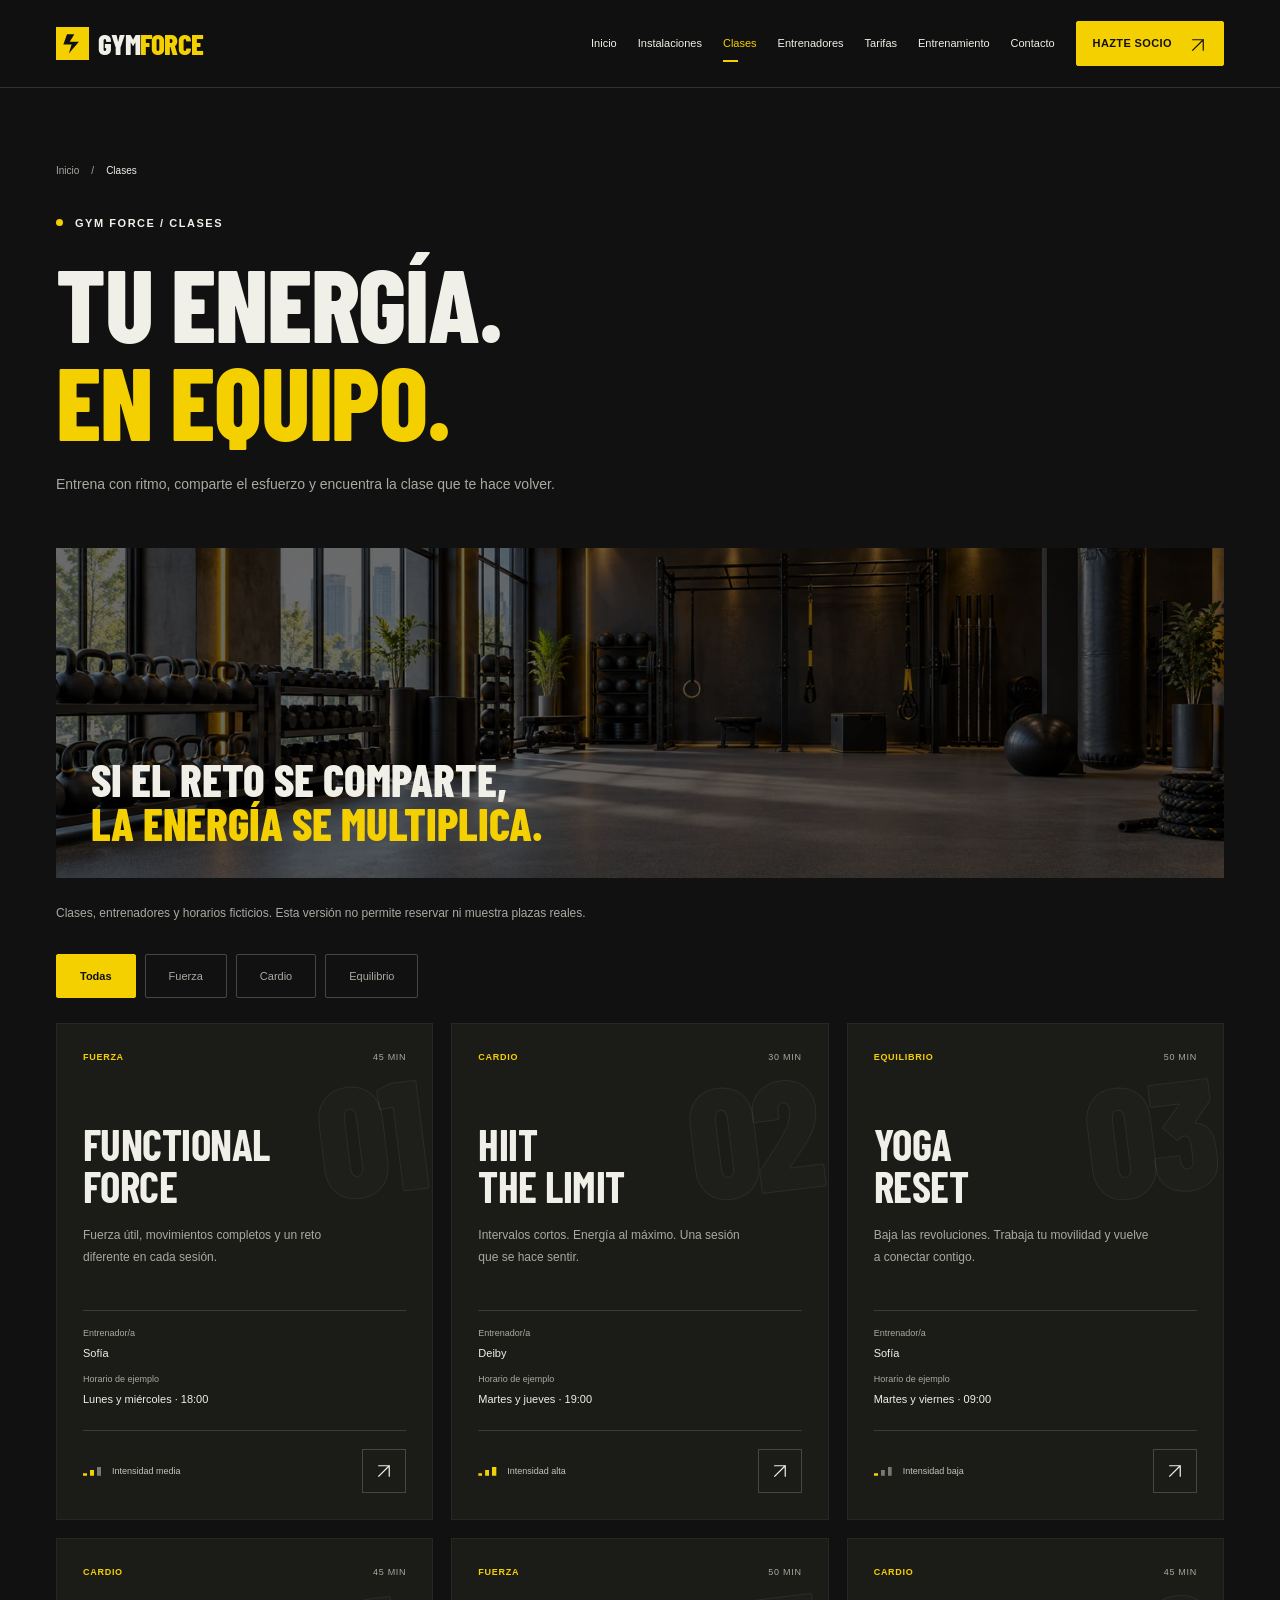
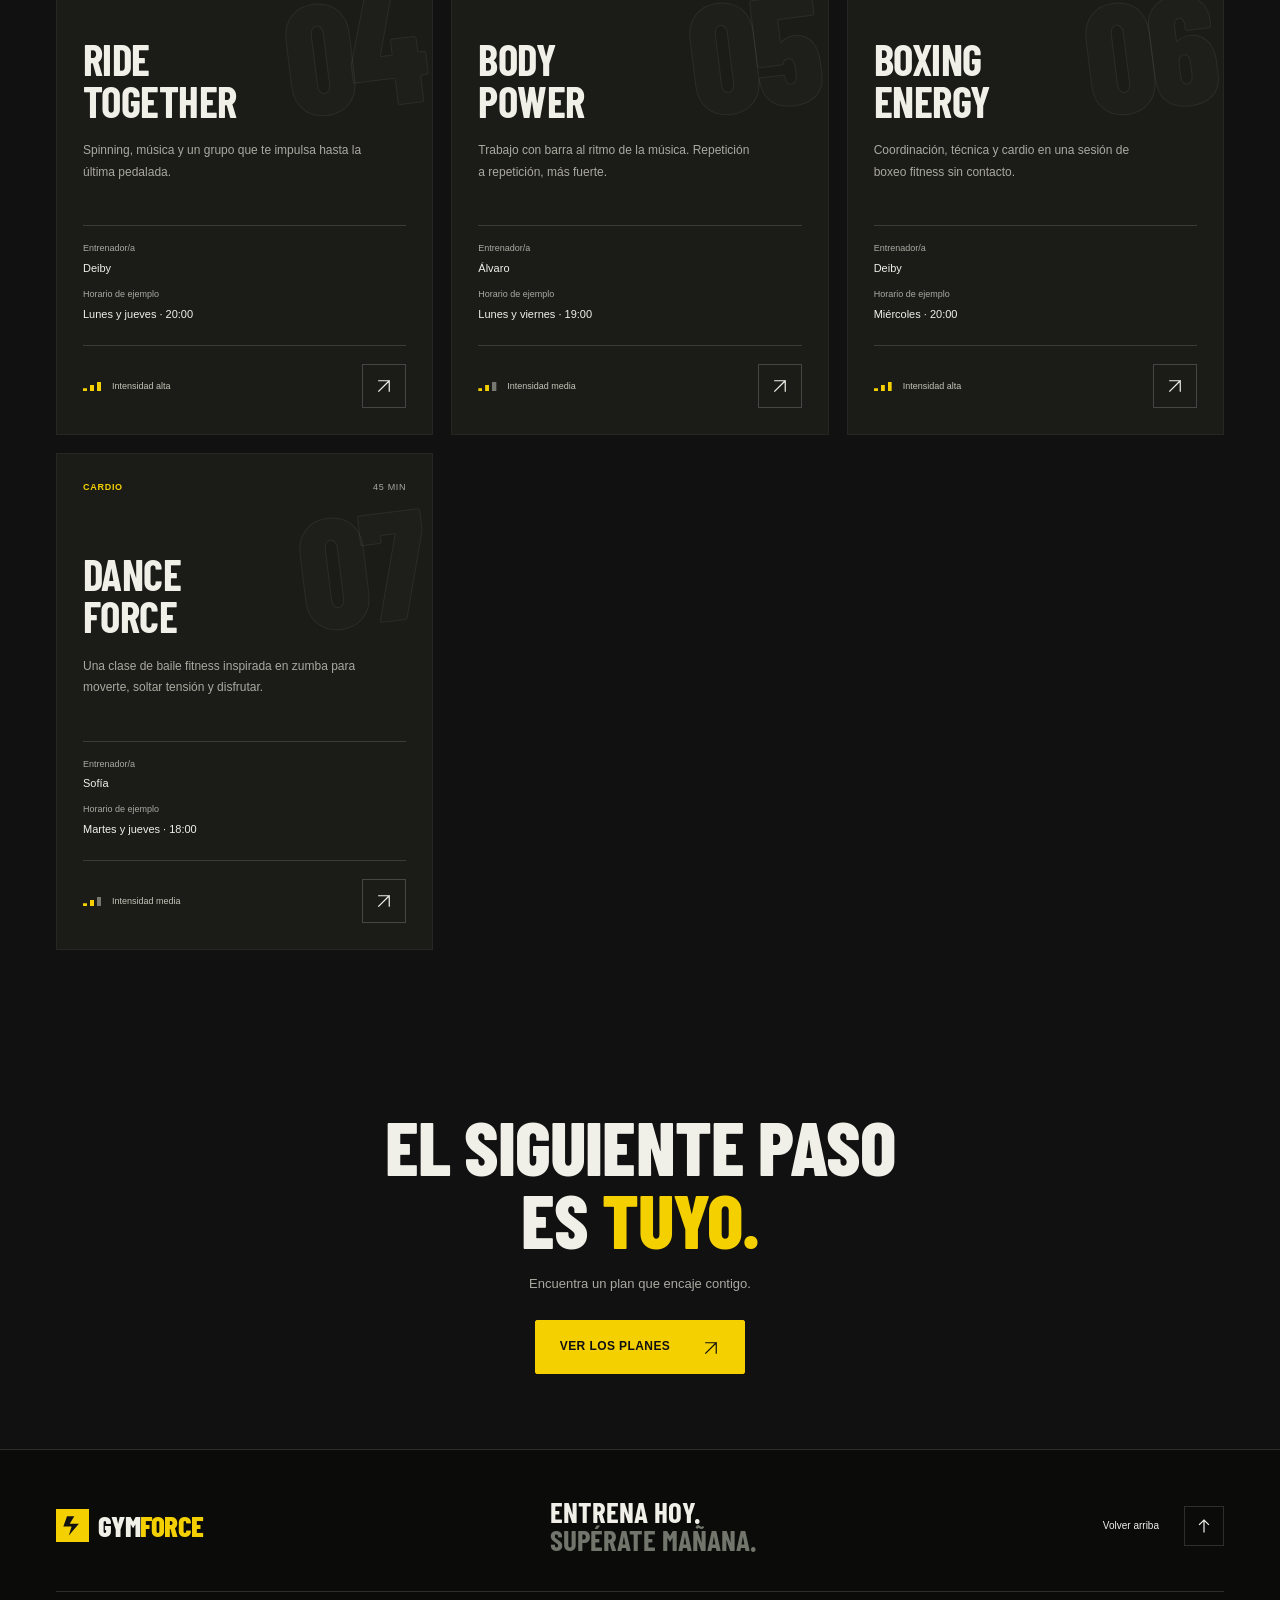
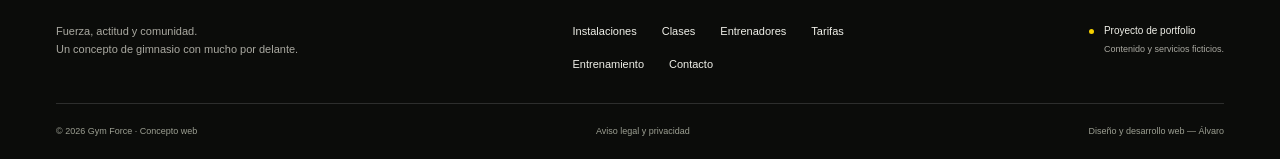
==== commit 90c008b5: "Prepara perfiles personales y las cuatro fotografías pendientes" ====
--- a/clases.html
+++ b/clases.html
@@ -148,7 +148,7 @@
               <dl class="class-schedule">
                 <div>
                   <dt>Entrenador/a</dt>
-                  <dd>Lucía Torres</dd>
+                  <dd>Sofía</dd>
                 </div>
                 <div>
                   <dt>Horario de ejemplo</dt>
@@ -185,7 +185,7 @@
               <dl class="class-schedule">
                 <div>
                   <dt>Entrenador/a</dt>
-                  <dd>Alex Brooks</dd>
+                  <dd>Deiby</dd>
                 </div>
                 <div>
                   <dt>Horario de ejemplo</dt>
@@ -222,7 +222,7 @@
               <dl class="class-schedule">
                 <div>
                   <dt>Entrenador/a</dt>
-                  <dd>Lucía Torres</dd>
+                  <dd>Sofía</dd>
                 </div>
                 <div>
                   <dt>Horario de ejemplo</dt>
@@ -259,7 +259,7 @@
               <dl class="class-schedule">
                 <div>
                   <dt>Entrenador/a</dt>
-                  <dd>Alex Brooks</dd>
+                  <dd>Deiby</dd>
                 </div>
                 <div>
                   <dt>Horario de ejemplo</dt>
@@ -296,7 +296,7 @@
               <dl class="class-schedule">
                 <div>
                   <dt>Entrenador/a</dt>
-                  <dd>Diego Martín</dd>
+                  <dd>Álvaro</dd>
                 </div>
                 <div>
                   <dt>Horario de ejemplo</dt>
@@ -333,7 +333,7 @@
               <dl class="class-schedule">
                 <div>
                   <dt>Entrenador/a</dt>
-                  <dd>Alex Brooks</dd>
+                  <dd>Deiby</dd>
                 </div>
                 <div>
                   <dt>Horario de ejemplo</dt>
@@ -370,7 +370,7 @@
               <dl class="class-schedule">
                 <div>
                   <dt>Entrenador/a</dt>
-                  <dd>Lucía Torres</dd>
+                  <dd>Sofía</dd>
                 </div>
                 <div>
                   <dt>Horario de ejemplo</dt>
--- a/css/estilos.css
+++ b/css/estilos.css
@@ -585,7 +585,7 @@
   width: 100%;
   height: 100%;
   object-fit: cover;
-  object-position: 75% 50%;
+  object-position: var(--training-photo-position, 75% 50%);
   filter: saturate(0.45);
   transition: transform 0.6s;
 }
@@ -2207,23 +2207,46 @@
   border: 1px solid #ffffff12;
 }
 .coach-photo {
+  position: relative;
   height: 370px;
   overflow: hidden;
   background: #202219;
 }
 .coach-photo img {
   height: 100%;
+  width: 100%;
+  object-fit: cover;
+  object-position: var(--portrait-position, center top);
+  filter: saturate(0.65);
+}
+/* Only the existing temporary triptych needs a three-panel crop. Real portraits
+   use the standard full-width image above once this attribute is removed. */
+.coach-photo[data-placeholder-panel] img {
   width: 300%;
   max-width: none;
-  object-fit: cover;
-  object-position: center top;
-  filter: saturate(0.65);
-}
-.coach-1 img {
+}
+.coach-photo[data-placeholder-panel="1"] img {
   margin-left: -100%;
 }
-.coach-2 img {
+.coach-photo[data-placeholder-panel="2"] img {
   margin-left: -200%;
+}
+.photo-placeholder-label {
+  position: absolute;
+  bottom: 14px;
+  left: 14px;
+  max-width: calc(100% - 28px);
+  padding: 5px 9px;
+  border: 1px solid #ffffff55;
+  background: #111111e6;
+  color: var(--paper);
+  font-size: 10px;
+  line-height: 1.5;
+}
+/* Remove placeholder badges automatically when a real photo is integrated. */
+.coach-photo:not([data-placeholder-panel]) .photo-placeholder-label,
+.space-photo:not([data-photo-placeholder]) .image-tag {
+  display: none;
 }
 .coach-copy {
   padding: 25px;
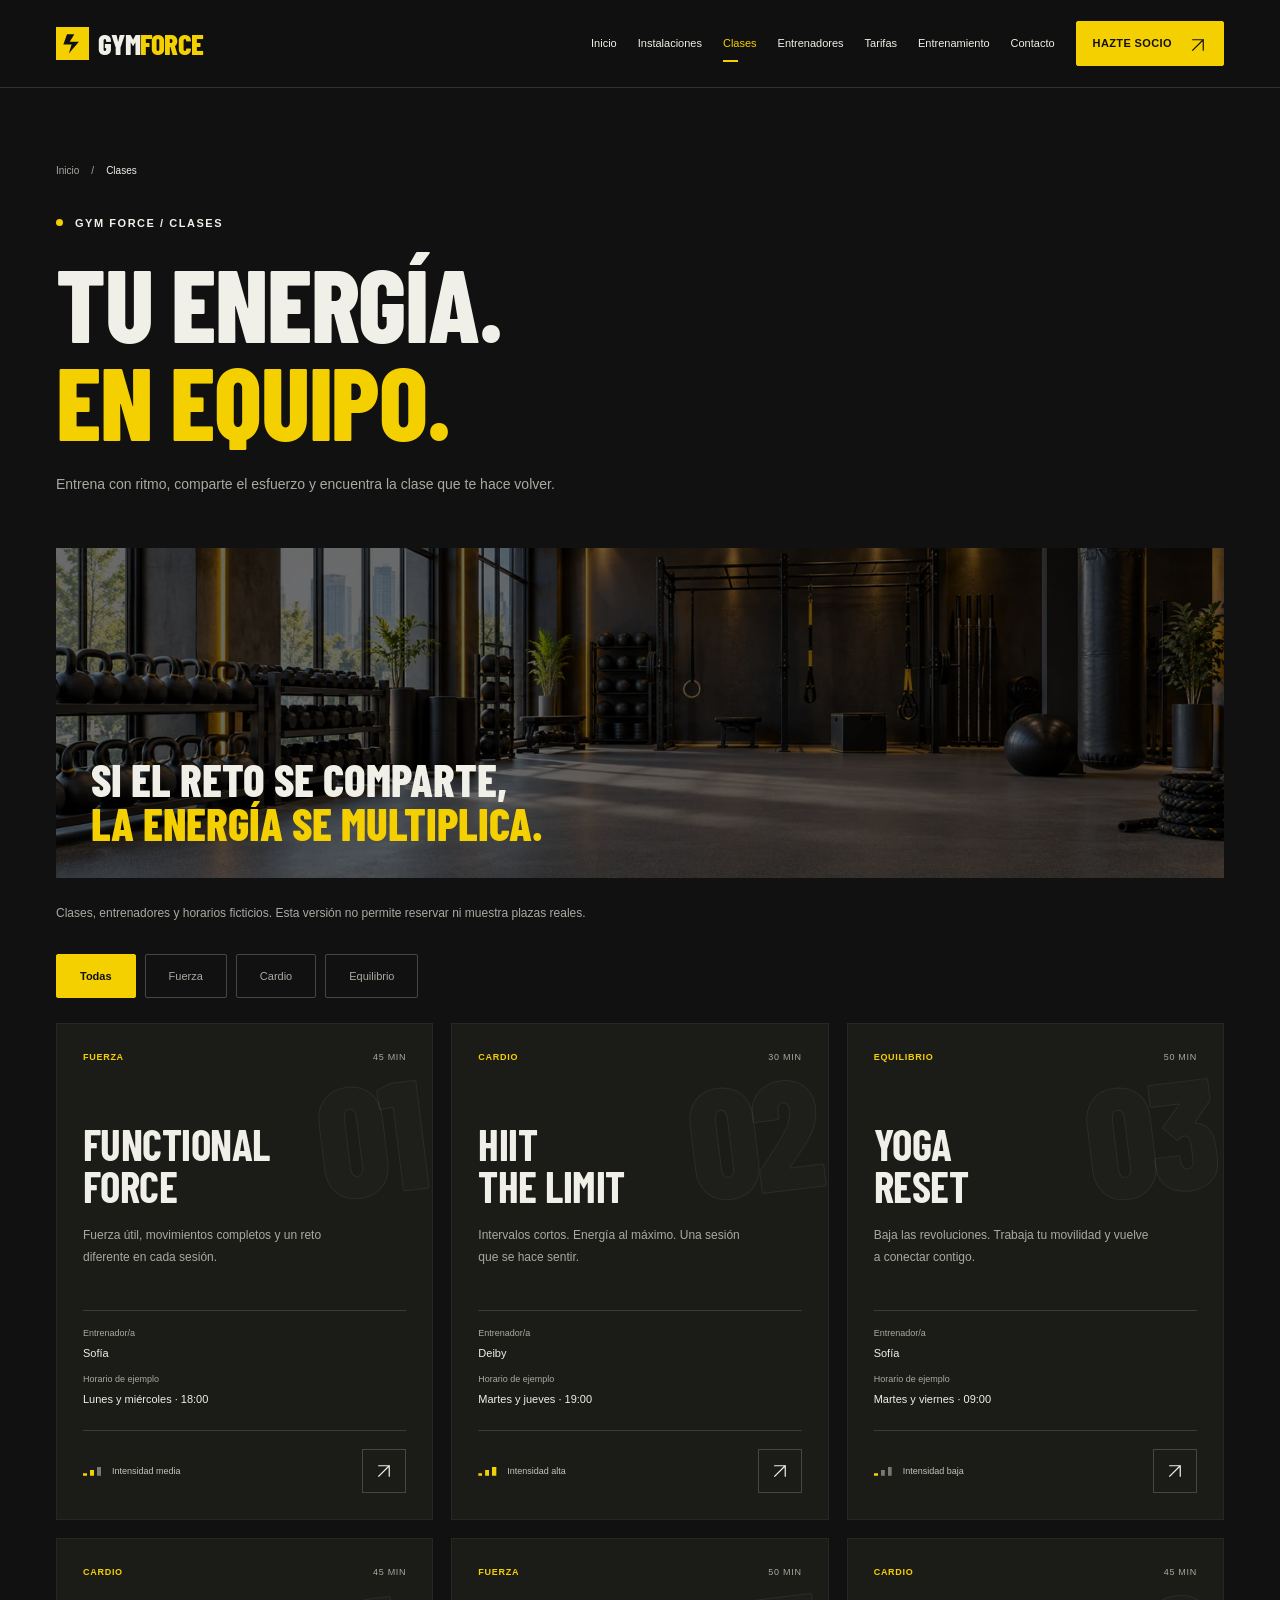
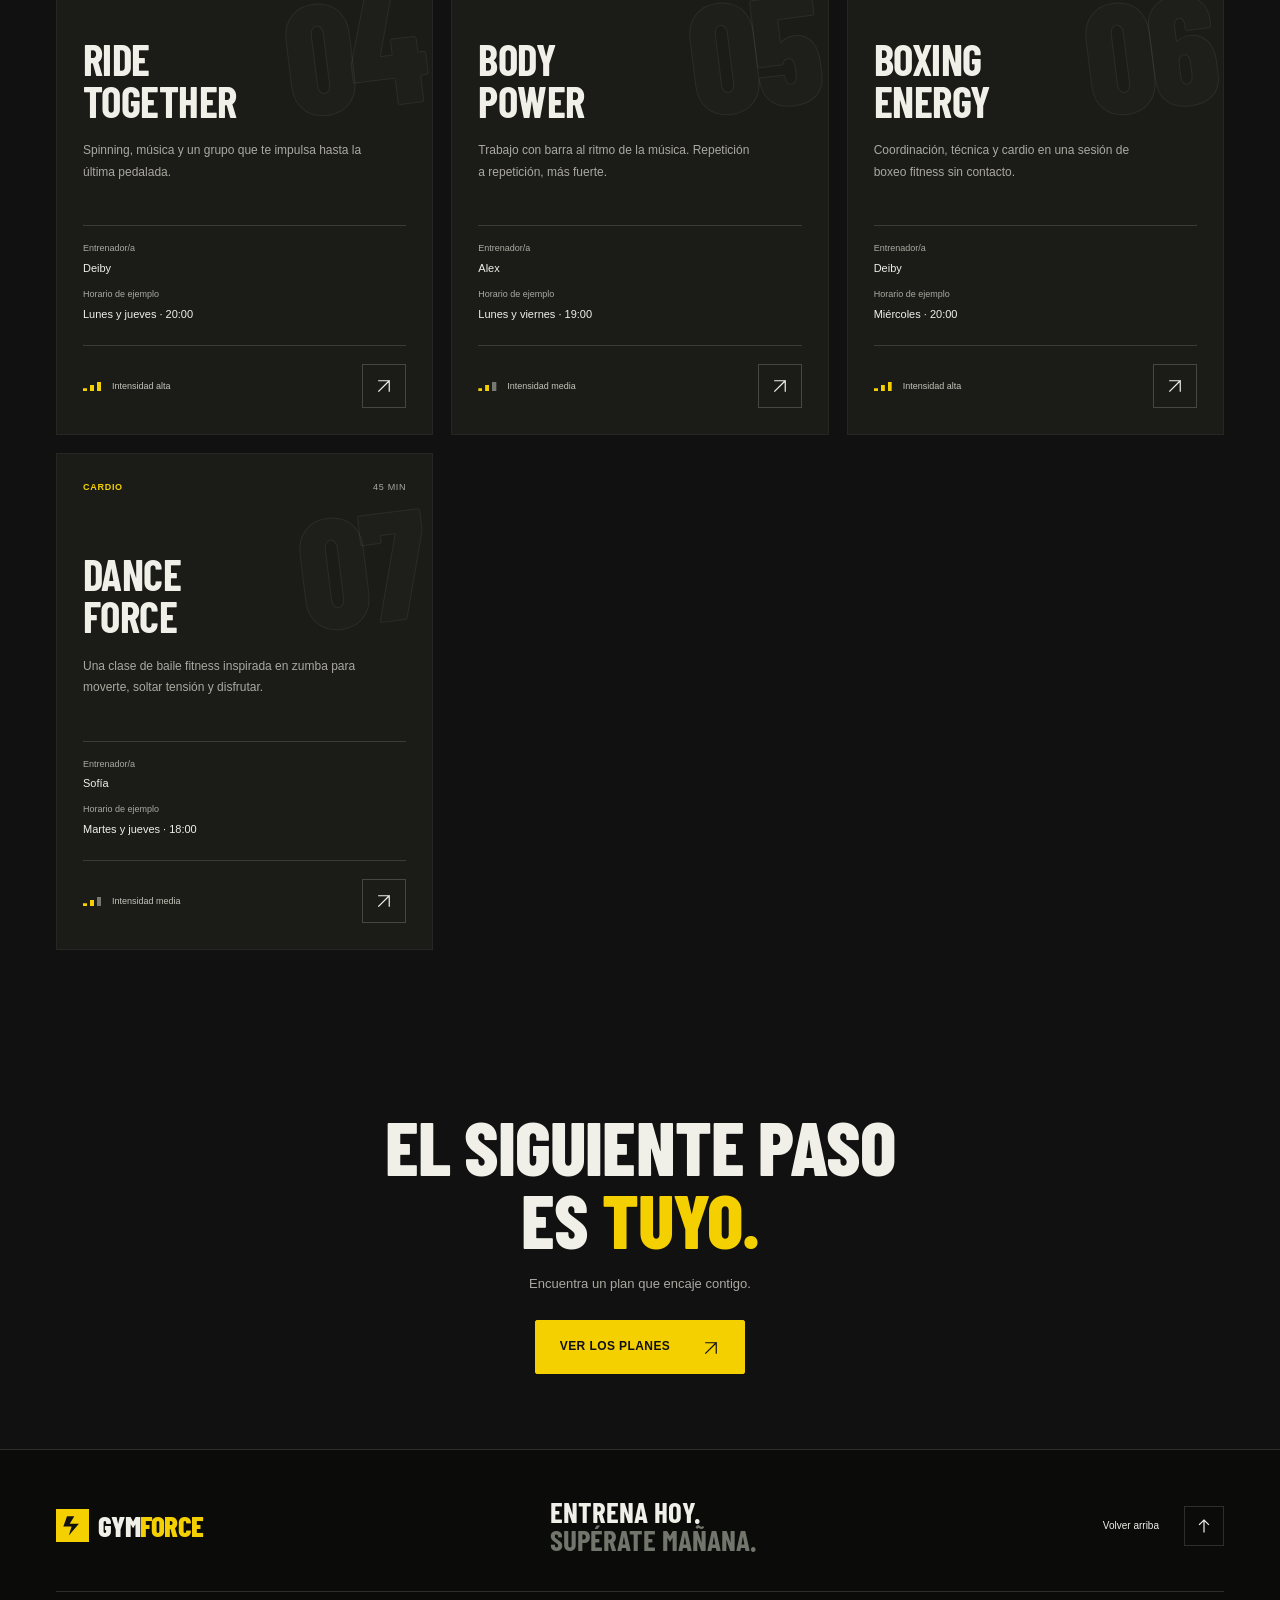
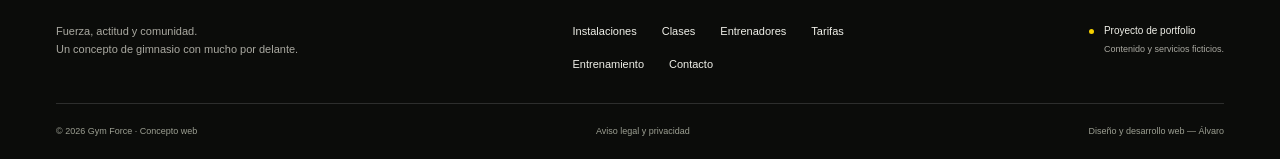
==== commit 6abd601e: "Destaca a Álvaro como fundador e incorpora a Alex al equipo" ====
--- a/clases.html
+++ b/clases.html
@@ -296,7 +296,7 @@
               <dl class="class-schedule">
                 <div>
                   <dt>Entrenador/a</dt>
-                  <dd>Álvaro</dd>
+                  <dd>Alex</dd>
                 </div>
                 <div>
                   <dt>Horario de ejemplo</dt>
--- a/css/estilos.css
+++ b/css/estilos.css
@@ -2674,3 +2674,138 @@
     transform: none;
   }
 }
+
+/* Founder: a separate presentation above the three trainer cards. */
+.founder-section {
+  background: #161713;
+  border-block: 1px solid var(--line);
+}
+.founder-grid {
+  display: grid;
+  grid-template-columns: minmax(0, 0.85fr) minmax(0, 1.15fr);
+  align-items: center;
+  gap: 80px;
+}
+.founder-portrait {
+  position: relative;
+  width: 100%;
+  max-width: 430px;
+  aspect-ratio: 4/5;
+  margin: 0;
+  overflow: hidden;
+  border: 1px solid #ffffff24;
+  background: #202219;
+}
+.founder-portrait img {
+  width: 100%;
+  height: 100%;
+  object-fit: cover;
+  object-position: center top;
+}
+.founder-portrait figcaption {
+  position: absolute;
+  bottom: 0;
+  left: 0;
+  right: 0;
+  padding: 17px 20px;
+  background: linear-gradient(0deg, #111111e8, #111111a8);
+  border-top: 1px solid #ffffff20;
+  font-size: 9px;
+  letter-spacing: 0.12em;
+  color: var(--yellow);
+  line-height: 1.6;
+}
+.founder-name {
+  font-size: clamp(76px, 8vw, 115px);
+  line-height: 0.95;
+}
+.founder-role {
+  padding-left: 17px;
+  border-left: 3px solid var(--yellow);
+  color: var(--yellow);
+  font-size: 16px;
+  font-weight: 600;
+  line-height: 1.6;
+  margin-top: 22px;
+}
+.founder-copy .founder-lead {
+  font-size: 23px;
+  line-height: 1.4;
+  letter-spacing: -0.025em;
+  color: var(--paper);
+  margin-top: 31px;
+}
+.founder-copy
+  > p:not(.eyebrow):not(.founder-role):not(.founder-lead):not(.founder-note) {
+  font-size: 14px;
+  line-height: 1.9;
+  color: var(--muted);
+  max-width: 560px;
+  margin-top: 20px;
+}
+.founder-copy .text-link {
+  margin-top: 20px;
+  font-size: 10px;
+  gap: 25px;
+}
+.founder-copy .founder-note {
+  color: var(--muted);
+  font-size: 10px;
+  line-height: 1.8;
+  margin-top: 20px;
+}
+.coach-position {
+  position: absolute;
+  left: 14px;
+  bottom: 14px;
+  padding: 5px 10px;
+  border: 1px solid #f5d00070;
+  background: #111111ed;
+  color: var(--yellow);
+  font-size: 9px;
+  text-transform: uppercase;
+  letter-spacing: 0.1em;
+  line-height: 1.6;
+}
+@media (max-width: 1100px) {
+  .founder-grid {
+    gap: 45px;
+  }
+  .founder-copy .founder-lead {
+    font-size: 21px;
+  }
+  .founder-role {
+    font-size: 14px;
+  }
+}
+@media (max-width: 760px) {
+  .founder-grid {
+    grid-template-columns: 1fr;
+    gap: 33px;
+  }
+  .founder-portrait {
+    max-width: 430px;
+    margin-inline: auto;
+  }
+  .founder-name {
+    font-size: 78px;
+  }
+  .founder-role {
+    font-size: 15px;
+  }
+  .founder-copy .founder-lead {
+    font-size: 23px;
+    margin-top: 25px;
+  }
+  .founder-copy
+    > p:not(.eyebrow):not(.founder-role):not(.founder-lead):not(.founder-note) {
+    font-size: 14px;
+  }
+  .founder-copy .text-link {
+    gap: 20px;
+    font-size: 10px;
+  }
+  .founder-copy .founder-note {
+    font-size: 11px;
+  }
+}
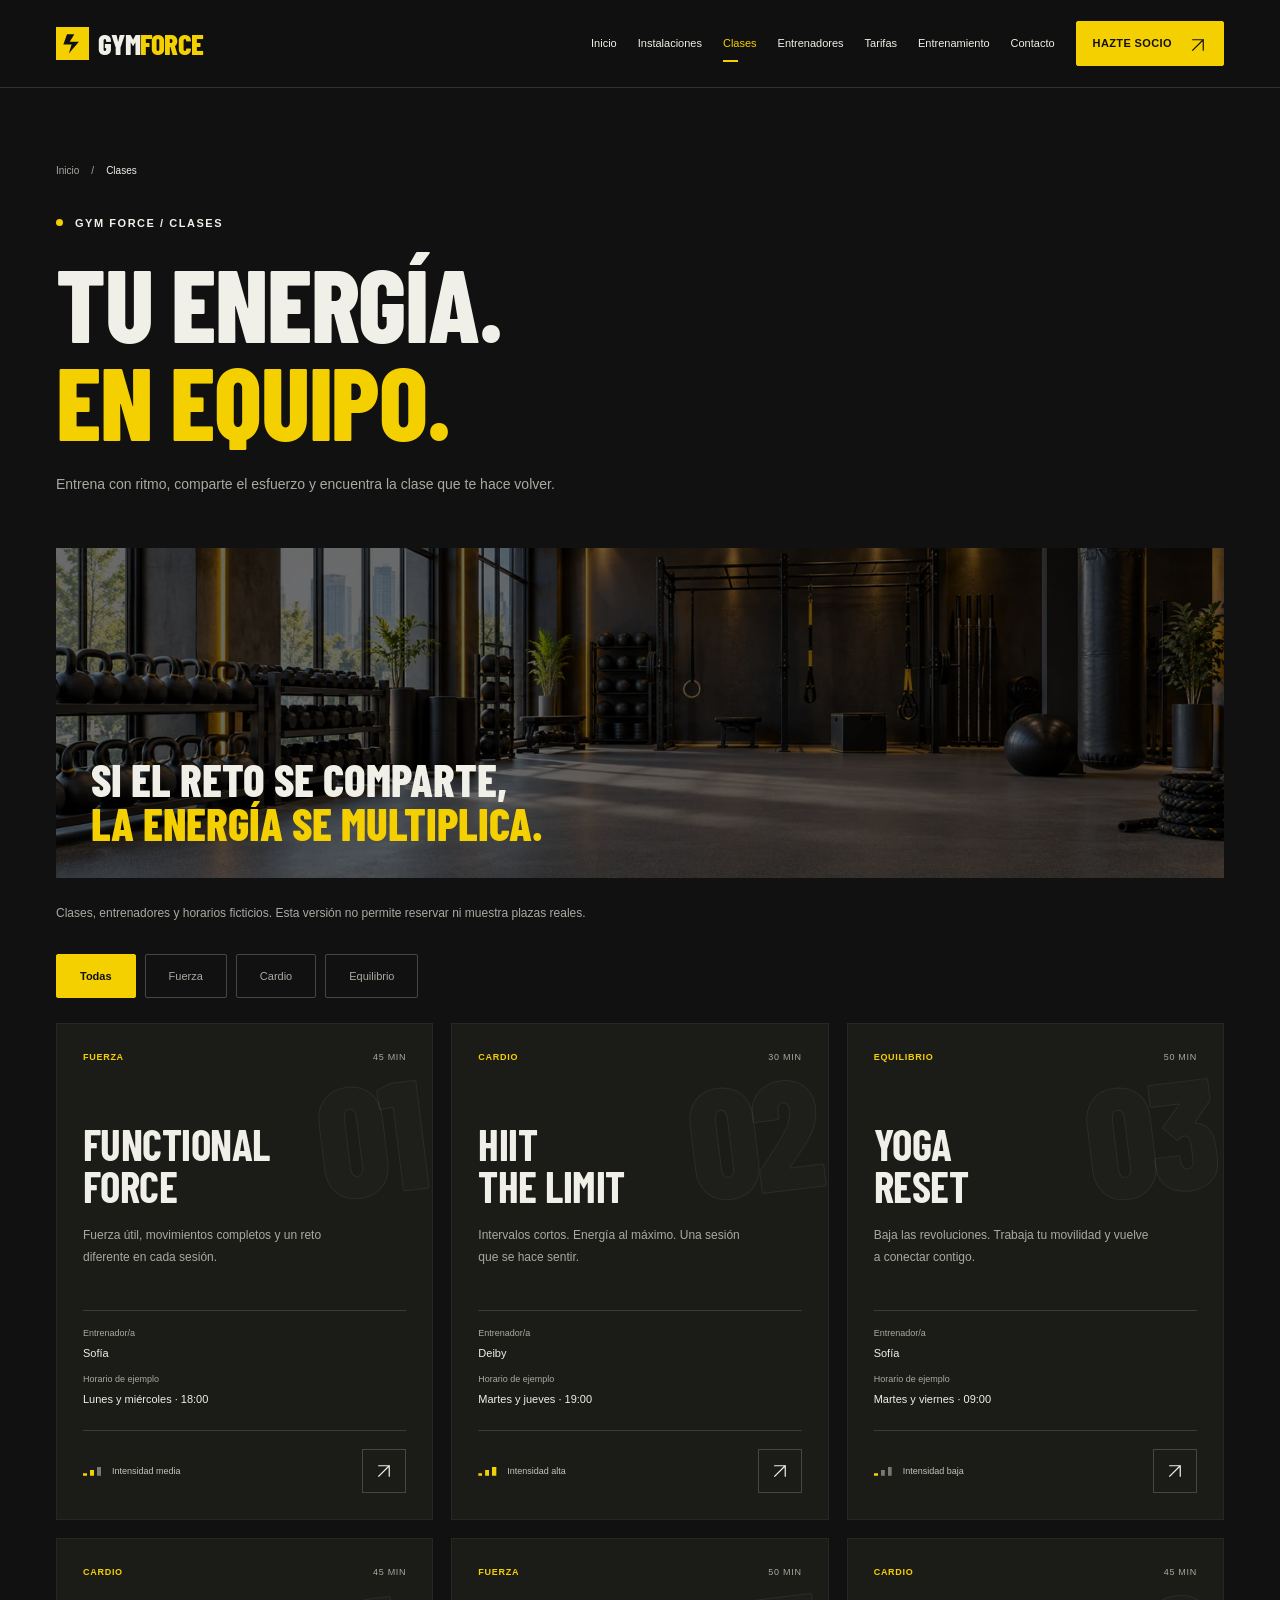
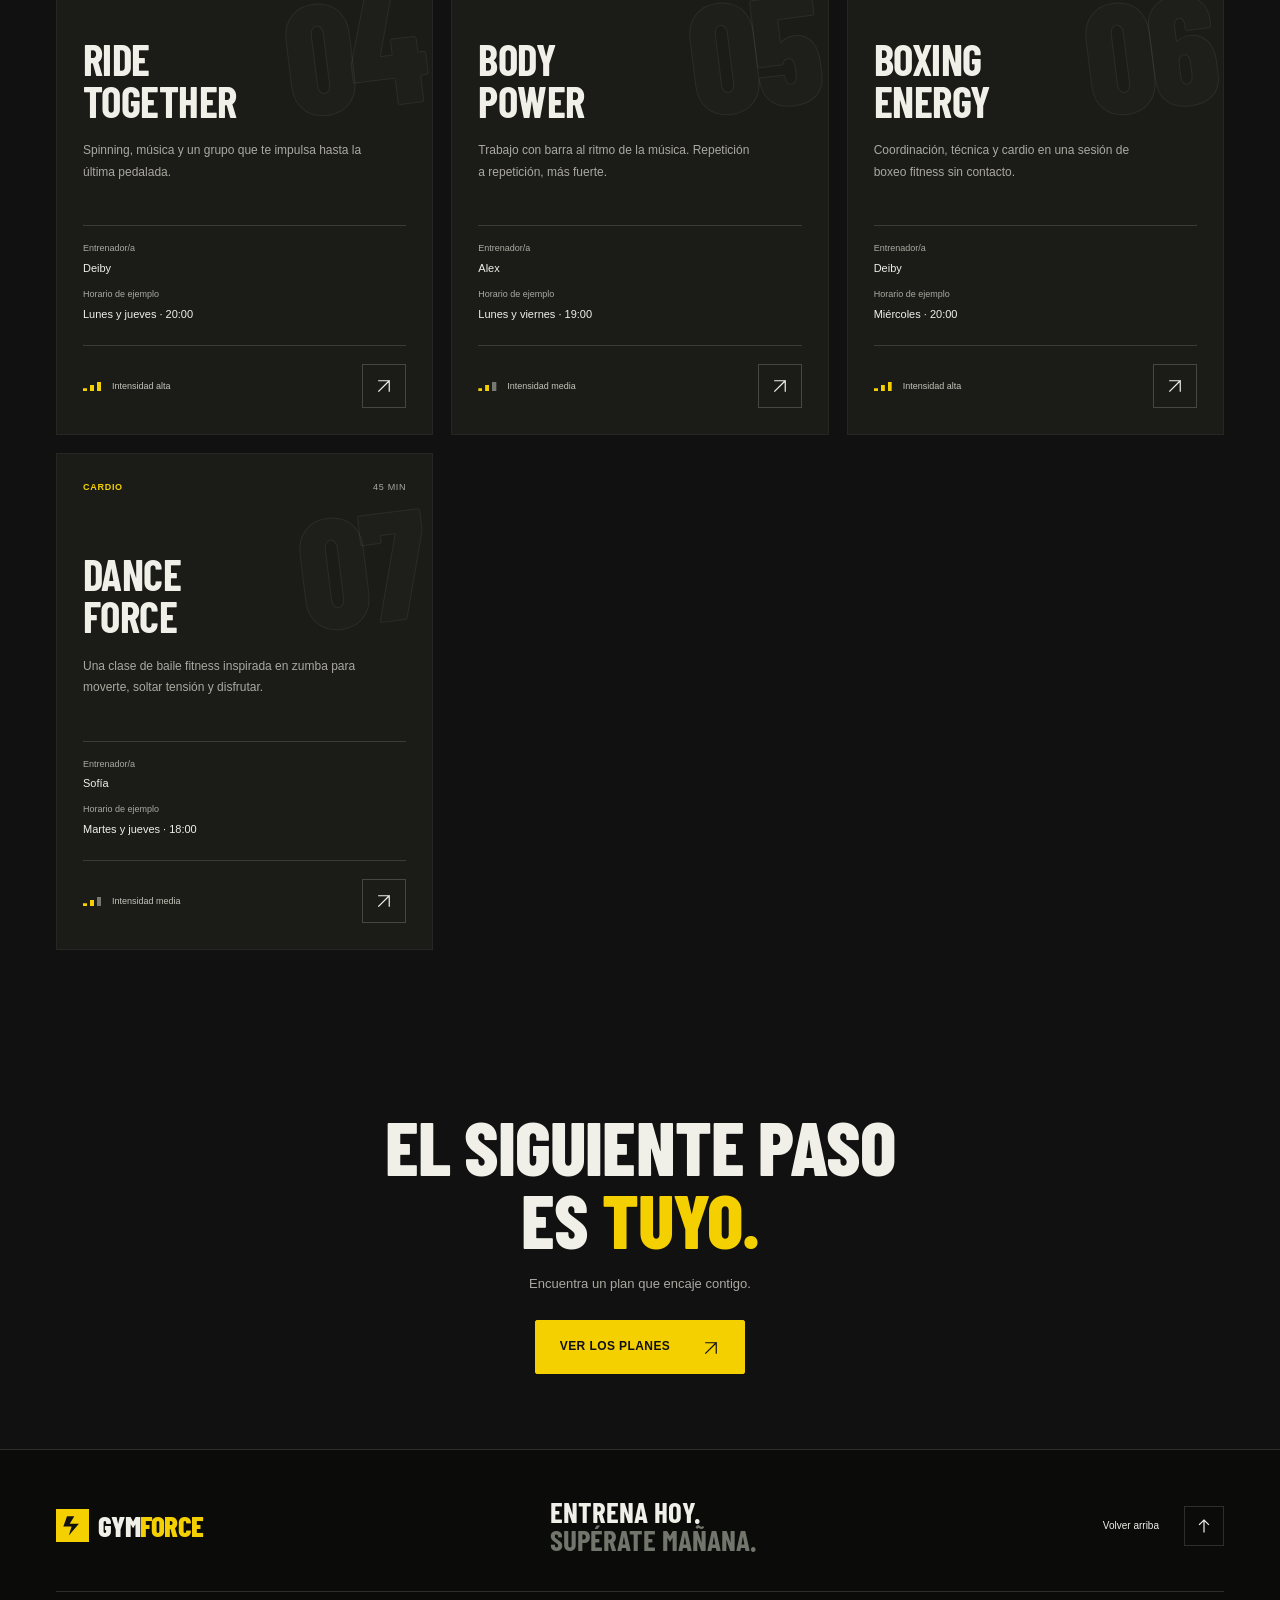
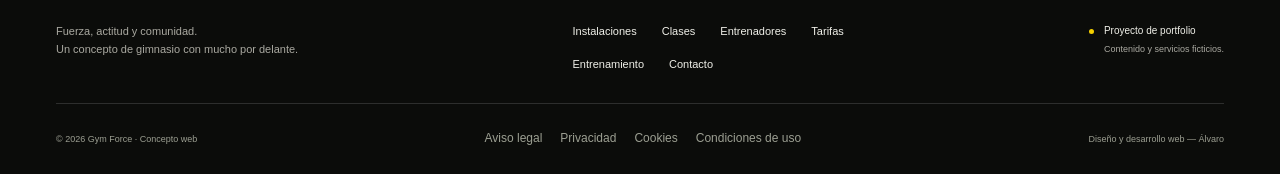
==== commit 01dd2d37: "Prepara revisión legal del portfolio sin desplegarla" ====
--- a/clases.html
+++ b/clases.html
@@ -445,9 +445,14 @@
           </div>
         </div>
         <div class="footer-bottom">
-          <span>© <span data-year>2026</span> Gym Force · Concepto web</span
-          ><a href="legal.html">Aviso legal y privacidad</a
-          ><span>Diseño y desarrollo web — Álvaro</span>
+          <span>© <span data-year>2026</span> Gym Force · Concepto web</span>
+          <nav class="footer-legal" aria-label="Información legal">
+            <a href="legal.html#aviso-legal">Aviso legal</a>
+            <a href="legal.html#privacidad">Privacidad</a>
+            <a href="legal.html#cookies">Cookies</a>
+            <a href="legal.html#condiciones">Condiciones de uso</a>
+          </nav>
+          <span>Diseño y desarrollo web — Álvaro</span>
         </div>
       </div>
     </footer>
--- a/css/estilos.css
+++ b/css/estilos.css
@@ -1071,6 +1071,8 @@
 }
 .footer-bottom {
   display: flex;
+  flex-wrap: wrap;
+  align-items: center;
   justify-content: space-between;
   gap: 25px;
   padding-block: 20px;
@@ -1080,6 +1082,20 @@
 }
 .footer-bottom a:hover {
   color: var(--yellow);
+}
+.footer-legal {
+  display: flex;
+  flex-wrap: wrap;
+  gap: 6px 18px;
+  font-size: 12px;
+}
+.footer-legal a {
+  padding-block: 5px;
+}
+.form-notice a {
+  color: var(--yellow);
+  text-decoration: underline;
+  text-underline-offset: 3px;
 }
 
 /* Tariffs and legal pages. */
@@ -1303,6 +1319,43 @@
   color: var(--yellow);
   text-decoration: underline;
   text-underline-offset: 3px;
+}
+.legal-content .legal-updated {
+  margin-top: 14px;
+  font-size: 12px;
+}
+.legal-toc {
+  display: flex;
+  flex-wrap: wrap;
+  gap: 10px;
+  margin-block: 28px 36px;
+}
+.legal-toc a {
+  padding: 10px 15px;
+  border: 1px solid var(--line);
+  border-radius: 3px;
+  font-size: 13px;
+  text-decoration: none;
+}
+.legal-toc a:hover {
+  background: #f5d00012;
+  border-color: var(--yellow);
+}
+.legal-section {
+  padding-block: 30px;
+  border-top: 1px solid var(--line);
+}
+.legal-section h2 {
+  margin-top: 0;
+  color: var(--yellow);
+}
+.legal-section h3 {
+  margin-block: 24px 12px;
+  font-size: 16px;
+  line-height: 1.4;
+}
+.legal-content .legal-return {
+  margin-top: 12px;
 }
 
 @media (min-width: 1700px) {
